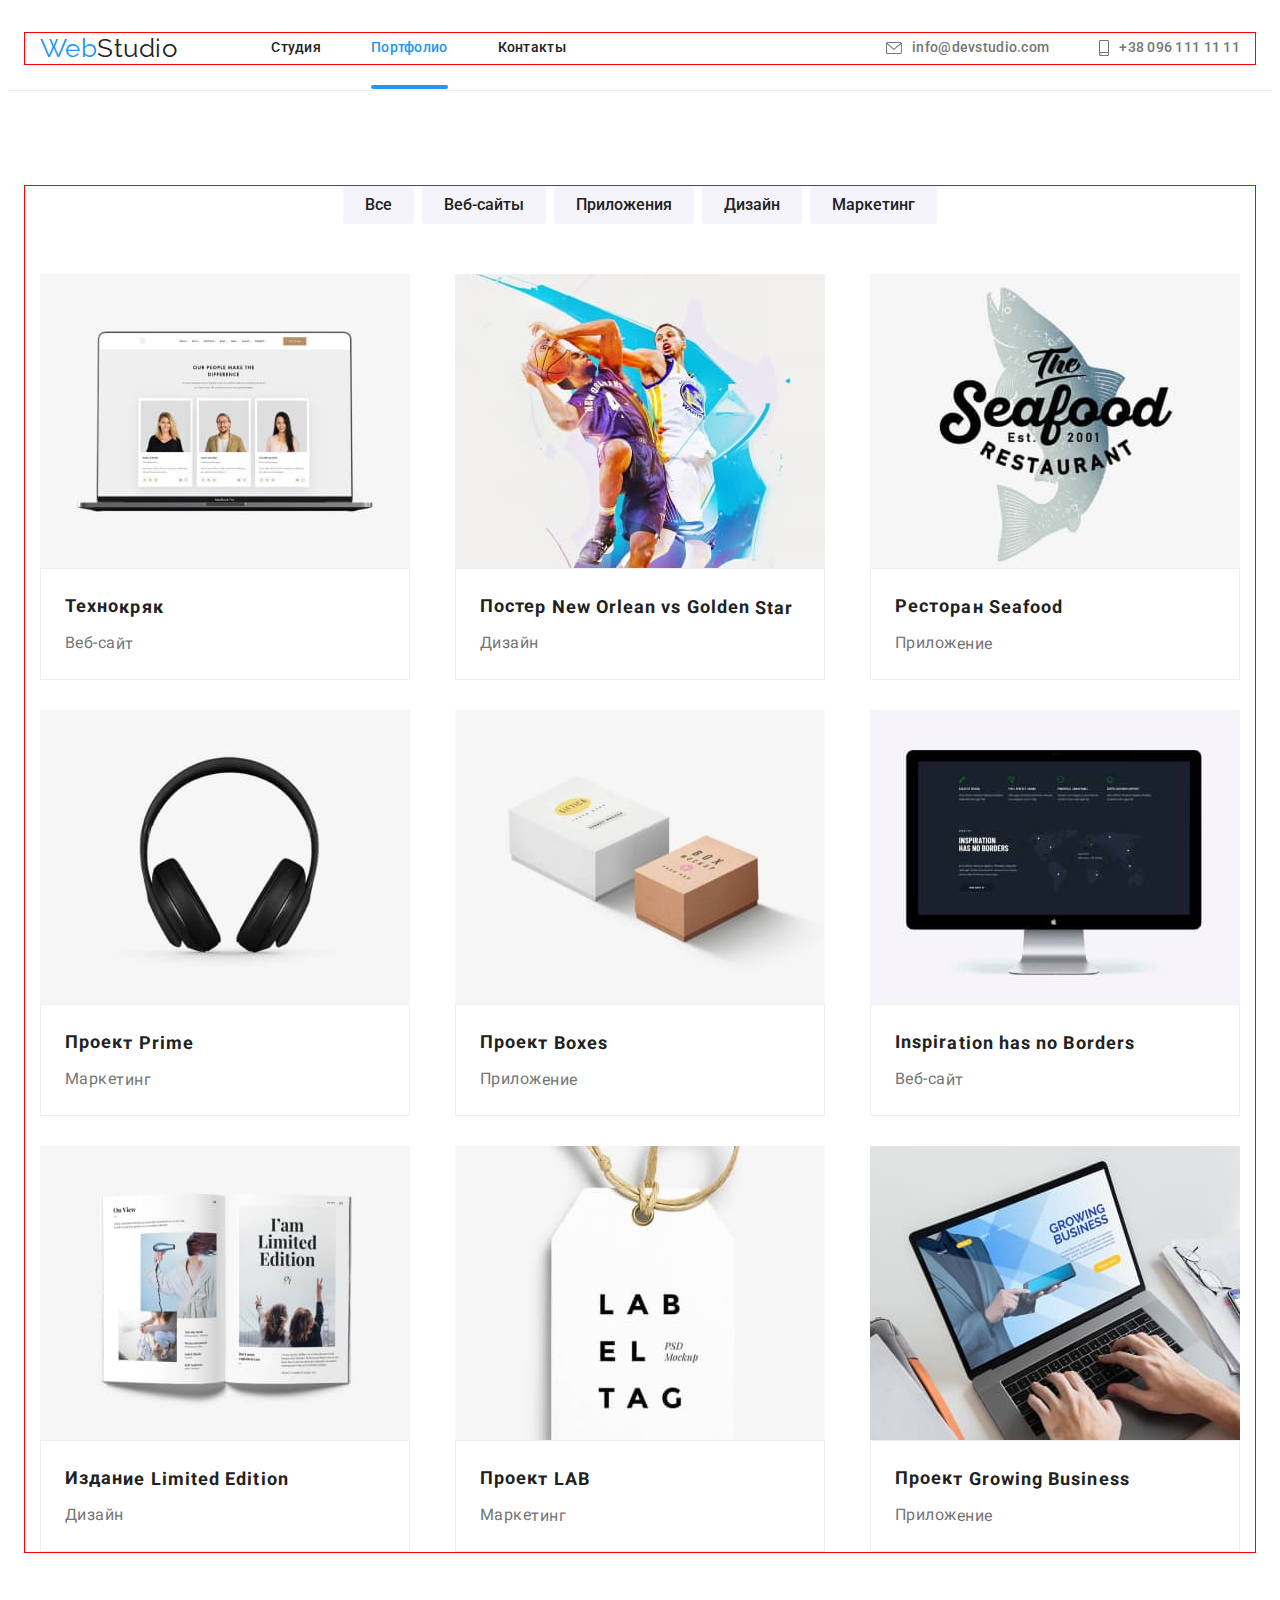
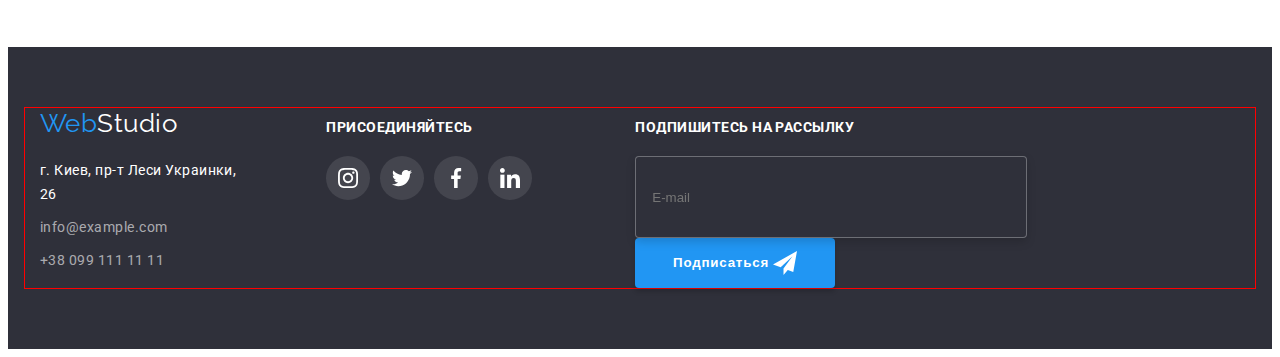
==== portfolio.html @ 9c54eae1 "Выполнено оформление секции Functions для мобильного устройства" ====
<!DOCTYPE html>
<html lang="ru">

<head>
  <meta charset="UTF-8" />
  <meta http-equiv="X-UA-Compatible" content="IE=edge" />
  <meta name="viewport" content="width=device-width, initial-scale=1.0" />
  <title>Портфолио</title>
  <link rel="preconnect" href="https://fonts.gstatic.com" />
  <link href="https://fonts.googleapis.com/css2?family=Raleway:wght@700&family=Roboto:wght@400;500;700;900&display=swap"
    rel="stylesheet" />
    <link rel="stylesheet" href="https://cdnjs.cloudflare.com/ajax/libs/modern-normalize/1.1.0/modern-normalize.min.css" integrity="sha512-wpPYUAdjBVSE4KJnH1VR1HeZfpl1ub8YT/NKx4PuQ5NmX2tKuGu6U/JRp5y+Y8XG2tV+wKQpNHVUX03MfMFn9Q==" crossorigin="anonymous" referrerpolicy="no-referrer" />
  <link rel="stylesheet" href="./css/main.min.css" />
</head>

<body>
  <!-- HEADER -->
  <header class="header">
    <div class="container header-container">
     <nav class="navigation">
      <a class="logo header__logo" href="./index.html"> Web<span class="logo_theme_light">Studio</span></a>
      <ul class="menu list">
        <li class="menu__item">
          <a class="menu__link" href="./index.html">Студия</a>
        </li>
        <li class="menu__item">
          <a class="menu__link menu__link_current" href="./portfolio.html">Портфолио</a>
        </li>
        <li class="menu__item">
          <a class="menu__link" href="">Контакты</a>
        </li>
      </ul>
    </nav>
    <ul class="menu list">
      <li class="menu__item">
        <a class="menu__link menu__link_color" href="mailto:info@devstudio.com">
          <svg class="envelope" width="16" height="12">
          <use href="./images/sprite.svg#envelope"></use></svg>info@devstudio.com</a>
      </li>
      <li class="menu__item">
        <a class="menu__link menu__link_color" href="tel:+380961111111">
          <svg class="smartphone" width="10" height="16">
          <use href="./images/sprite.svg#icon-smartphone"></use></svg>+38 096 111 11 11</a>
      </li>
    </ul>
    </div>
  </header>

  <main>
    <!--PORTFOLIO-->
    <section class="section">
      <div class="container">
      <h2 class="visually-hidden">Портфолио</h2>
      <ul class="filter btn list">
        <li class="filter-list">
          <button class="modal-btn" type="button">Все</button>
        </li>
        <li class="filter-list">
          <button class="modal-btn" type="button">Веб-сайты</button>
        </li>
        <li class="filter-list">
          <button class="modal-btn" type="button">Приложения</button>
        </li>
        <li class="filter-list">
          <button class="modal-btn" type="button">Дизайн</button>
        </li>
        <li class="filter-list">
          <button class="modal-btn" type="button">Маркетинг</button>
        </li>
      </ul>

      <ul class="portfolio list">
        
        <li class="portfolio-item portfolio-link">
          <a href="" class="portfolio-item-link">
            <div class="portfolio-item-wrapper">
              <img src="./images/portfolio/laptop.jpg" alt="макбук" width="370" height="294" />
              <p class="overlay">Технокряк это современная площадка распространения коронавируса. Компании используют эту платформу для цифрового шпионажа и атак на защищённые сервера конкурентов.</p>
            </div>
          
            <div class="portfolio-frame">
             <h3 class="portfolio-name">Технокряк</h3>
             <p class="portfolio-desc">Веб-сайт</p>
            </div>
          </a>
        </li>

        <li class="portfolio-item portfolio-link">
          <a href="" class="portfolio-item-link">
            <div class="portfolio-item-wrapper">
              <img src="./images/portfolio/poster.jpg" alt="Постер" width="370" height="294" />
              <p class="overlay"></p>
            </div>

            <div class="portfolio-frame">
              <h3 class="portfolio-name">Постер<span lang="eu"> New Orlean vs Golden Star</span></h3>
              <p class="portfolio-desc">Дизайн</p>
            </div>
          </a>
        </li>

        <li class="portfolio-item portfolio-link">
          <a href="" class="portfolio-item-link">
            <div class="portfolio-item-wrapper">
              <img src="./images/portfolio/restaurant.jpg" alt="логотип ресторана" width="370" height="294" />
              <p class="overlay"></p>
            </div>

            <div class="portfolio-frame">
              <h3 class="portfolio-name">Ресторан <span lang="eu">Seafood</span></h3>
              <p class="portfolio-desc">Приложение</p>
            </div>
          </a>
        </li>

        <li class="portfolio-item portfolio-link">
          <a href="" class="portfolio-item-link">
            <div class="portfolio-item-wrapper">
              <img src="./images/portfolio/headphones.jpg" alt="наушники" width="370" height="294" />
              <p class="overlay"></p>
            </div>

            <div class="portfolio-frame">
              <h3 class="portfolio-name">Проект<span lang="eu"> Prime</span></h3>
              <p class="portfolio-desc">Маркетинг</p>
            </div>
          </a> 
        </li>

        <li class="portfolio-item portfolio-link">
          <a href="" class="portfolio-item-link">
            <div class="portfolio-item-wrapper">
              <img src="./images/portfolio/boxes.jpg" alt="две коробки" width="370" height="294" />
              <p class="overlay"></p>
            </div>

            <div class="portfolio-frame">
              <h3 class="portfolio-name">Проект<span lang="eu"> Boxes</span></h3>
              <p class="portfolio-desc">Приложение</p>
            </div>
          </a>
        </li>

        <li class="portfolio-item portfolio-link">
          <a href="" class="portfolio-item-link">
            <div class="portfolio-item-wrapper">
              <img src="./images/portfolio/imac.jpg" alt="аймак" width="370" height="294" />
              <p class="overlay"></p>
            </div>

            <div class="portfolio-frame">
              <h3 class="portfolio-name" lang="eu">Inspiration has no Borders</h3>
              <p class="portfolio-desc">Веб-сайт</p>
            </div>
          </a>
        </li>

        <li class="portfolio-item portfolio-link">
          <a href="" class="portfolio-item-link">
            <div class="portfolio-item-wrapper">
              <img src="./images/portfolio/magazine.jpg" alt="журнал" width="370" height="294" />
              <p class="overlay"></p>
            </div>

            <div class="portfolio-frame">
              <h3 class="portfolio-name">Издание<span lang="eu"> Limited Edition</span></h3>
              <p class="portfolio-desc">Дизайн</p>
            </div>
          </a>         
        </li>

        <li class="portfolio-item portfolio-link">
          <a href="" class="portfolio-item-link">
            <div class="portfolio-item-wrapper">
              <img src="./images/portfolio/tag.jpg" alt="бирка" width="370" height="294" />
              <p class="overlay"></p>
            </div>

            <div class="portfolio-frame">
              <h3 class="portfolio-name">Проект<span lang="eu"> LAB</span></h3>
              <p class="portfolio-desc">Маркетинг</p>
            </div>
          </a>         
        </li>

        <li class="portfolio-item portfolio-link">
          <a href="" class="portfolio-item-link">
            <div class="portfolio-item-wrapper">
              <img src="./images/portfolio/typing.jpg" alt="набор текста на макбуке" width="370" height="294" />
              <p class="overlay"></p>
            </div>

            <div class="portfolio-frame">
              <h3 class="portfolio-name">Проект<span lang="eu"> Growing Business</span></h3>
              <p class="portfolio-desc">Приложение</p>
            </div>
          </a>         
        </li>

      </ul>
      </div>
    </section>
  </main>

  <!-- FOOTER -->
  <footer class="footer">
      <div class="container footer-cont">
        <div>
      <a class="logo" href="./index.html"> Web<span class="logo_theme_dark">Studio</span></a>
        <ul class="menu-footer list">
          <li class="menu-footer__item">
            <a
              class="menu-footer__link menu-footer__link_color"
              href="https://goo.gl/maps/1UZFesSTMJwaVFkD8"
              target="_blank"
              rel="noopener noreferrer"
              >г. Киев, пр-т Леси Украинки, 26</a>
          </li>
          <li class="menu-footer__item">
            <a class="menu-footer__link" href="mailto:info@example.com">info@example.com</a>
          </li>
          <li class="menu-footer__item">
            <a class="menu-footer__link" href="tel:+380991111111">+38 099 111 11 11</a>
          </li>
        </ul>
        </div>

        <div class="footer-container">
        <h3 class="footer-join">присоединяйтесь</h3>
        <ul class="social-list list">
            <li class="social-list_footer">
               <a href="" class="social-list__link social-list__link_color">
                  <svg class="social-list_icon social-list_iconcolor">
                    <use href="./images/sprite.svg#icon-instagram"></use>
                  </svg>
                </a>
            </li>
            <li class="social-list_footer">
                <a href="" class="social-list__link social-list__link_color">
                  <svg class="social-list_icon social-list_iconcolor">
                    <use href="./images/sprite.svg#icon-twitter"></use>
                  </svg>
                </a>
            </li>
            <li class="social-list_footer">
                <a href="" class="social-list__link social-list__link_color">
                  <svg class="social-list_icon social-list_iconcolor">
                    <use href="./images/sprite.svg#icon-facebook"></use>
                  </svg>
                </a>
            </li>
            <li class="social-list_footer">
                <a href="" class="social-list__link social-list__link_color">
                  <svg class="social-list_icon social-list_iconcolor">
                    <use href="./images/sprite.svg#icon-linkedin"></use>
                  </svg>
                </a>
            </li>
        </ul>
        </div>

        <div class="footer-sign">
          <h3 class="footer-join">Подпишитесь на рассылку</h3>
            <form class="">
              <label for="">
              <input type="email" class="signup signup-input" placeholder="E-mail" name="user-email" required>
              </label>
              <button type="submit" class="footer-btn">Подписаться
                <svg class="footer-btn_icon">
                  <use href="./images/signup.svg#icon-icon-send"></use>
                </svg>
              </button>
            </form>
        </div> 

      </div>
    </footer>
</body>

</html>
---- css/main.min.css ----
:root{--primary-text-color: #212121;--title-text-color: #757575;--accent-color: #2196f3;--white-color: #ffffff;--main-background: #2f303a;--section-background: #f5f4fa;--footer-logo: rgba(255, 255, 255, 0.6);--transition-timing-function: cubic-bezier(0.4, 0, 0.2, 1)
}body{font-family:'Roboto', sans-serif;background-color:var(--white-color);color:var(--primary-text-color);letter-spacing:0.03em}.list{list-style:none}h1,h2,h3,h4,h5,h6,p{margin-top:0;margin-bottom:0}ul,ol{margin-top:0;margin-bottom:0;padding-left:0}img{display:block}.section{padding-top:60px;padding-bottom:60px}@media screen and (min-width: 768px){.section{padding-top:60px;padding-bottom:60px}}@media screen and (min-width: 1200px){.section{padding-top:94px;padding-bottom:94px}}.social-list,.customers-item{display:flex;justify-content:space-between}.container{padding-left:15px;padding-right:15px;border:1px solid red}@media screen and (min-width: 480px){.container{width:480px;margin:0 auto}}@media screen and (min-width: 768px){.container{width:768px}}@media screen and (min-width: 1200px){.container{width:1200px}}.visually-hidden{position:absolute !important;clip:rect(1px 1px 1px 1px);clip:rect(1px, 1px, 1px, 1px);padding:0 !important;border:0 !important;height:1px !important;width:1px !important;overflow:hidden}.modal-btn{font-family:inherit;font-weight:500;font-size:16px;line-height:1.63;color:var(--primary-text-color);cursor:pointer;padding:6px 22px;border:none;border-radius:4px;background-color:#F5F4FA;transition:background-color 250ms var(--transition-timing-function),color 250ms var(--transition-timing-function),box-shadow 250ms var(--transition-timing-function)}.modal-btn:hover,.modal-btn:focus{color:var(--white-color);background-color:var(--accent-color);box-shadow:0px 3px 1px rgba(0,0,0,0.1),0px 1px 2px rgba(0,0,0,0.08),0px 2px 2px rgba(0,0,0,0.12)}.section-title{font-size:36px;line-height:1.17;text-align:center;margin-bottom:50px}.social-list_icon{width:20px;height:20px}.social-list__link{display:flex;align-items:center;justify-content:center;width:44px;height:44px;border-radius:50%;fill:#AFB1B8;transition:background-color 250ms var(--transition-timing-function),fill 250ms cubic-bezier(0.4, 0, 0.2, 1)}.social-list__link:hover,.social-list__link:focus{fill:#ffffff;background-color:var(--accent-color)}.logo{font-family:'Raleway', sans-serif;font-size:26px;line-height:1.19;color:var(--accent-color);text-decoration:none}.header__logo{margin-right:94px}.logo_theme_light{color:var(--primary-text-color)}.logo_theme_dark{color:var(--white-color)}.footer .logo{margin-right:0px}.subtitle__list{font-size:14px;line-height:1.14;text-transform:uppercase;margin-bottom:10px}.backdrop{position:fixed;top:0;left:0;width:100vw;height:100vh;background:rgba(0,0,0,0.2);opacity:1;visibility:visible;pointer-events:auto;transition:opacity 250ms var(--transition-timing-function),visibility 250ms var(--transition-timing-function)}.is-hidden{opacity:0;visibility:hidden;pointer-events:none}.modal{position:absolute;left:50%;top:50%;width:528px;height:580px;padding:40px;background:var(--white-color);box-shadow:0px 1px 3px rgba(0,0,0,0.12),0px 1px 1px rgba(0,0,0,0.14),0px 2px 1px rgba(0,0,0,0.2);border-radius:4px;transform:translate(-50%, -50%)}.close-btn{position:absolute;top:8px;right:8px;width:30px;height:30px;display:flex;justify-content:center;align-items:center;border-radius:50%;border:1px solid rgba(0,0,0,0.1);background-color:transparent;cursor:pointer;padding:0}[data-modal-close]:hover{fill:var(--accent-color);cursor:pointer}.modal-form{display:flex;flex-direction:column}.modal-form-head{font-size:20px;font-weight:700;text-align:center;letter-spacing:0.03em;margin-bottom:12px}.modal-form-btn{display:block;width:200px;height:50px;margin:0 auto;font-weight:700;line-height:1.87;letter-spacing:0.06em;color:var(--white-color);background-color:var(--accent-color);box-shadow:0px 4px 4px rgba(0,0,0,0.15);border-radius:4px;border:none;padding:10px 55px;cursor:pointer;transition:background-color 250ms var(--transition-timing-function)}.modal-form-btn:focus,.modal-form-btn:hover{background-color:#188CE8}.modal-form-field{font-size:12px;line-height:1.17;letter-spacing:0.01em;color:var(--title-text-color);margin-bottom:10px}.modal-form-input-wrapper{position:relative;display:block;margin-top:4px}.modal-form-input{width:100%;height:40px;border:1px solid rgba(33,33,33,0.2);border-radius:4px;padding-left:42px;transition:border-color 250ms var(--transition-timing-function)}.modal-form-input:focus{outline:none;border-color:var(--accent-color);cursor:pointer}.modal-form-icon{position:absolute;top:50%;left:12px;display:block;width:18px;height:18px;transform:translateY(-50%);transition:fill 250ms var(--transition-timing-function)}.modal-form-input:focus+.modal-form-icon{fill:var(--accent-color)}.modal-form-message{width:100%;height:120px;font-size:14px;line-height:1.14;letter-spacing:0.01em;margin-top:4px;border:1px solid rgba(33,33,33,0.2);border-radius:4px;padding:12px 16px;resize:none}.modal-form-message:focus{outline:none;border-color:var(--accent-color);transition:border-color 250ms var(--transition-timing-function)}.modal-form-message::placeholder{color:rgba(117,117,117,0.5)}.modal-form-checkbox-label{display:flex;align-items:center;justify-content:center;font-size:14px;line-height:1.71;margin-bottom:30px;margin-top:10px;color:var(--title-text-color)}.modal-form-checkbox-label::before{display:block;content:"";height:17px;width:18px;margin-right:9px;border:2px solid var(--primary-text-color);border-radius:2px}.modal-form-checkbox:checked+.modal-form-checkbox-label::before{background-image:url(../images/checkbox.svg);background-size:cover;border:none}.modal-form-label-link{color:var(--accent-color)}.header{padding-top:24px;padding-bottom:25px;border-bottom:1px solid #ececec}.header-container{display:flex;align-items:center;justify-content:space-between}.navigation{display:flex;align-items:center}.menu{display:flex;align-items:center}.menu__item{display:flex;align-items:center}.menu__item:not(:last-child){margin-right:50px}.menu__link{display:flex;position:relative;align-items:center;font-weight:500;font-size:14px;line-height:1.14;letter-spacing:0.02em;color:inherit;text-decoration:none;transition:color 250ms var(--transition-timing-function)}.menu__link.menu__link_color{color:var(--title-text-color)}.menu__link:hover,.menu__link:focus{color:var(--accent-color)}.menu__link_current::after{position:absolute;content:"";width:100%;height:4px;bottom:0;background-color:var(--accent-color);border-radius:2px;transform:translateY(33px)}.menu .menu__link_current{color:var(--accent-color)}.envelope,.smartphone{margin-right:10px;fill:currentColor}.hero{background-position:center;max-width:1600px;background:var(--main-background);background-image:linear-gradient(rgba(47,48,58,0.4), rgba(47,48,58,0.4)),url(../images/hero/bg.jpg);background-size:cover;align-items:center;text-align:center;margin:0 auto;padding-top:200px;padding-bottom:200px}.hero__title{font-weight:900;font-size:44px;line-height:1.36;text-align:center;letter-spacing:0.06em;text-transform:uppercase;color:var(--white-color);margin-bottom:30px}.main-btn{border-radius:4px;padding:10px 32px;font-family:inherit;font-weight:bold;font-size:16px;line-height:1.88;letter-spacing:0.06em;color:var(--white-color);background-color:var(--accent-color);cursor:pointer;display:block;margin:0 auto;margin-left:auto;border:none;box-shadow:0px 4px 4px rgba(0,0,0,0.15)}.section-unic{padding-top:60px}.subtitle__icon{display:flex;align-items:center;justify-content:center;margin-bottom:30px;height:120px;background-color:var(--section-background);border-radius:4px}.subtitle{margin-left:-30px;margin-top:-30px}.subtitle__item{margin-left:30px;margin-top:30px}@media screen and (min-width: 768px){.section-unic{padding-top:60px}.subtitle{display:flex}}@media screen and (min-width: 1200px){.section-unic{padding-top:94px}}.subtitle__text{font-weight:normal;font-size:14px;letter-spacing:0;line-height:1.71;color:var(--title-text-color)}.about-list-wrap{position:relative}.subtitle-list-white{position:absolute;bottom:0;left:0;width:100%;height:70px;margin-bottom:0;text-align:center;padding-top:27px;color:var(--white-color);background:rgba(47,48,58,0.8)}.menu-content{display:flex;flex-wrap:wrap;margin-left:-30px;margin-top:-30px}.about-list{flex-basis:calc((100% - 90px) / 3);margin-left:30px;margin-top:30px}.team__menu{display:flex;flex-wrap:wrap;margin-left:-30px;margin-top:-30px}.team{background-color:var(--section-background)}.team__list{flex-basis:calc((100% - 120px) / 4);margin-left:30px;margin-top:30px;box-shadow:0px 1px 3px rgba(0,0,0,0.12),0px 1px 1px rgba(0,0,0,0.14),0px 2px 1px rgba(0,0,0,0.2);border-radius:0px 0px 4px 4px;background-color:var(--white-color)}.team__item{font-weight:500;font-size:16px;line-height:1.19;text-align:center;margin-bottom:10px}.team__frame{padding-top:30px;padding-bottom:30px;padding-left:32px;padding-right:32px}.team__position{font-size:16px;line-height:1.19;text-align:center;color:var(--title-text-color);margin-bottom:16px}.filter{display:flex;margin-bottom:50px;justify-content:center}.filter-list:not(:last-child){margin-right:8px}.portfolio{display:flex;flex-wrap:wrap;justify-content:space-between;margin-left:-30px;margin-top:-30px}.portfolio-item{position:relative;flex-basis:calc((100% - 270px) / 9);margin-left:30px;margin-top:30px}.portfolio-item:hover,.portfolio-item:focus{box-shadow:0px 1px 1px rgba(0,0,0,0.12),0px 4px 4px rgba(0,0,0,0.06),1px 4px 6px rgba(0,0,0,0.16);cursor:pointer}.portfolio-name{font-size:18px;line-height:2;letter-spacing:0.06em;color:var(--primary-text-color);transform:rotate(0.26deg)}.portfolio-frame{padding:20px 24px;border:1px solid #eeeeee}.portfolio-desc{font-size:16px;line-height:1.88;color:var(--title-text-color);transform:rotate(0.26deg);margin-top:4px}.portfolio-item-link{text-decoration:none}.portfolio-item-wrapper{position:relative;overflow:hidden}.overlay{position:absolute;top:0;left:0;width:100%;height:100%;background-color:rgba(33,150,243,0.9);color:var(--white-color);font-size:18px;line-height:1.56;padding:63px 24px;overflow:auto;transform:translateY(100%);transition:transform 250ms var(--transition-timing-function)}.portfolio-item-link:hover .overlay,.portfolio-item-link:focus .overlay{transform:translateY(0%)}.customers-item{display:flex;flex-wrap:wrap;margin-left:-30px;margin-top:-30px}.customers-list{margin-left:30px;margin-top:30px}.customers-list-link{display:flex;align-items:center;justify-content:center;width:170px;height:92px;padding-top:16px;padding-bottom:16px;padding-left:32px;padding-right:32px;border:1px solid #AFB1B8;border-radius:4px;fill:#AFB1B8;transition:fill 250ms var(--transition-timing-function),border-color 250ms var(--transition-timing-function)}.customers-list-link:hover,.customers-list-link:focus{fill:var(--accent-color);border-color:var(--accent-color)}.customers-list-icon{width:106px;height:60px}.menu-footer__link{font-style:normal;font-size:14px;line-height:1.71;color:var(--footer-logo);text-decoration:none}.menu-footer__link_color{color:var(--white-color)}.menu-footer{margin-top:20px}.menu-footer__item:not(:last-child){margin-bottom:9px}.footer{background-color:var(--main-background);padding-top:60px;padding-bottom:60px}.footer-cont{display:flex;align-items:baseline}.footer-join{font-size:14px;line-height:1.14;text-transform:uppercase;margin-bottom:20px;color:var(--white-color)}.social-list_iconcolor{fill:var(--white-color)}.social-list_footer{margin-right:10px}.social-list__link_color{background-color:rgba(255,255,255,0.1)}.footer-container{margin-left:70px;margin-right:93px}.signup{outline:none;width:358px;height:50px;background-color:var(--main-background);border:1px solid rgba(255,255,255,0.3);filter:drop-shadow(0px 4px 4px rgba(0,0,0,0.15));border-radius:4px;padding:15px 16px;margin-right:10px;vertical-align:middle;color:var(--white-color)}.footer-btn{width:200px;height:50px;padding:10px 28px;background-color:var(--accent-color);box-shadow:0px 4px 4px rgba(0,0,0,0.15);border-radius:4px;border:none;color:var(--white-color);font-weight:bold;letter-spacing:0.06em;cursor:pointer}.footer-btn_icon{width:24px;height:24px;vertical-align:middle}
/*# sourceMappingURL=main.min.css.map */
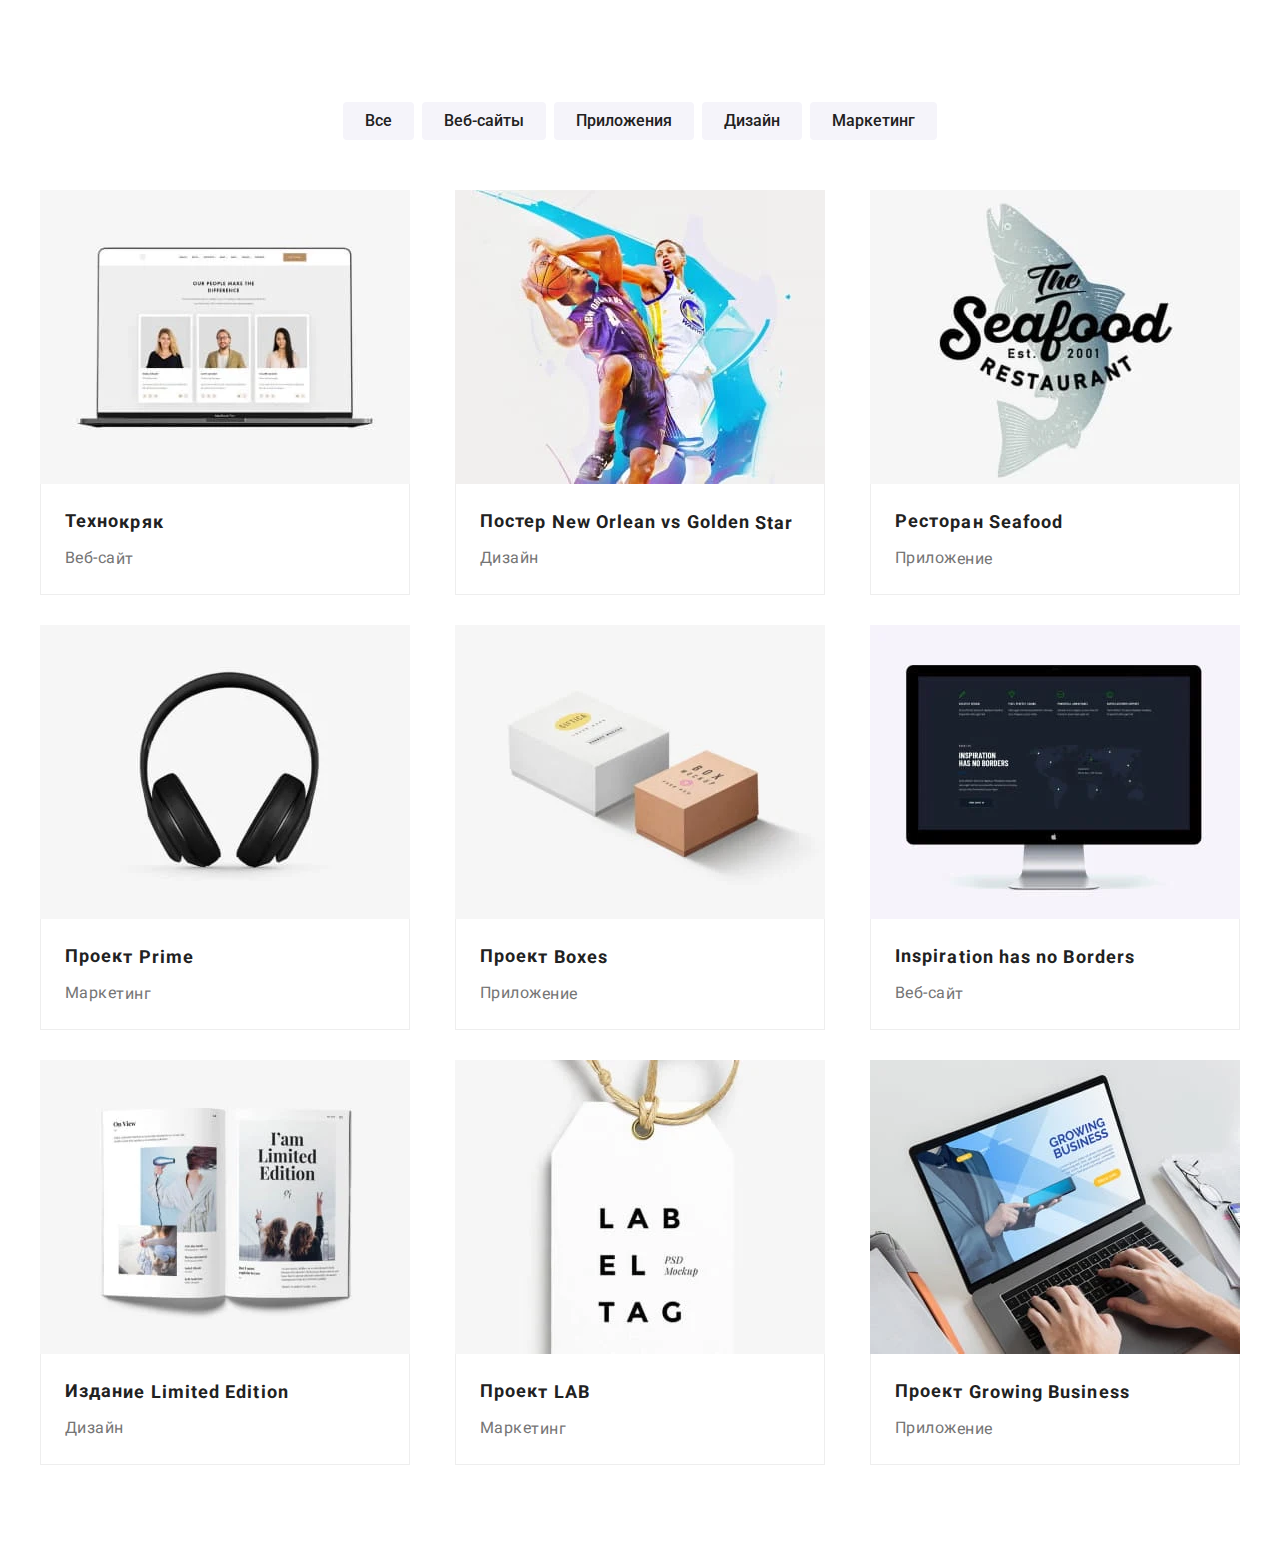
==== commit 723f95a2: "Адаптирует секции hero и portfolio" ====
--- a/portfolio.html
+++ b/portfolio.html
@@ -15,7 +15,7 @@
 
 <body>
   <!-- HEADER -->
-  <header class="header">
+  <!-- <header class="header">
     <div class="container header-container">
      <nav class="navigation">
       <a class="logo header__logo" href="./index.html"> Web<span class="logo_theme_light">Studio</span></a>
@@ -44,7 +44,7 @@
       </li>
     </ul>
     </div>
-  </header>
+  </header> -->
 
   <main>
     <!--PORTFOLIO-->
@@ -74,7 +74,27 @@
         <li class="portfolio-item portfolio-link">
           <a href="" class="portfolio-item-link">
             <div class="portfolio-item-wrapper">
-              <img src="./images/portfolio/laptop.jpg" alt="макбук" width="370" height="294" />
+              <picture>
+                <source media="(min-width: 1200px)" 
+                  srcset="./images/add/desktop/portfolio/img.webp 1x, ./images/add/desktop/portfolio/img@2x.webp 2x" 
+                  type="image/webp">
+              <source media="(min-width: 1200px)" 
+                  srcset="./images/add/desktop/portfolio/img.jpg 1x, ./images/add/desktop/portfolio/img@2x.jpg 2x">
+
+               <source media="(min-width: 768px)" 
+                  srcset="./images/add/tablet/portfolio/img.webp 1x, ./images/add/tablet/portfolio/img@2x.webp 2x" 
+                  type="image/webp">
+              <source media="(min-width: 768px)" 
+                  srcset="./images/add/tablet/portfolio/img.jpg 1x, ./images/add/tablet/portfolio/img@2x.jpg 2x">
+
+              <source media="(min-width: 480px)" 
+                  srcset="./images/add/mobile/portfolio/img.webp 1x, ./images/add/mobile/portfolio/img@2x.webp 2x" 
+                  type="image/webp">
+              <source media="(min-width: 480px)" 
+                  srcset="./images/add/mobile/portfolio/img.jpg 1x, ./images/add/mobile/portfolio/img@2x.jpg 2x">
+                <img src="./images/portfolio/laptop.jpg" alt="макбук" />
+              </picture>
+              
               <p class="overlay">Технокряк это современная площадка распространения коронавируса. Компании используют эту платформу для цифрового шпионажа и атак на защищённые сервера конкурентов.</p>
             </div>
           
@@ -88,7 +108,27 @@
         <li class="portfolio-item portfolio-link">
           <a href="" class="portfolio-item-link">
             <div class="portfolio-item-wrapper">
-              <img src="./images/portfolio/poster.jpg" alt="Постер" width="370" height="294" />
+              <picture>
+                <source media="(min-width: 1200px)" 
+                  srcset="./images/add/desktop/portfolio/img-1.webp 1x, ./images/add/desktop/portfolio/img-1@2x.webp 2x" 
+                  type="image/webp">
+              <source media="(min-width: 1200px)" 
+                  srcset="./images/add/desktop/portfolio/img-1.jpg 1x, ./images/add/desktop/portfolio/img-1@2x.jpg 2x">
+
+               <source media="(min-width: 768px)" 
+                  srcset="./images/add/tablet/portfolio/img-1.webp 1x, ./images/add/tablet/portfolio/img-1@2x.webp 2x" 
+                  type="image/webp">
+              <source media="(min-width: 768px)" 
+                  srcset="./images/add/tablet/portfolio/img-1.jpg 1x, ./images/add/tablet/portfolio/img-1@2x.jpg 2x">
+
+              <source media="(min-width: 480px)" 
+                  srcset="./images/add/mobile/portfolio/img-1.webp 1x, ./images/add/mobile/portfolio/img-1@2x.webp 2x" 
+                  type="image/webp">
+              <source media="(min-width: 480px)" 
+                  srcset="./images/add/mobile/portfolio/img-1.jpg 1x, ./images/add/mobile/portfolio/img-1@2x.jpg 2x">
+                <img src="./images/portfolio/poster.jpg" alt="Постер" />
+              </picture>
+              
               <p class="overlay"></p>
             </div>
 
@@ -102,7 +142,27 @@
         <li class="portfolio-item portfolio-link">
           <a href="" class="portfolio-item-link">
             <div class="portfolio-item-wrapper">
-              <img src="./images/portfolio/restaurant.jpg" alt="логотип ресторана" width="370" height="294" />
+              <picture>
+                <source media="(min-width: 1200px)" 
+                  srcset="./images/add/desktop/portfolio/img-2.webp 1x, ./images/add/desktop/portfolio/img-2@2x.webp 2x" 
+                  type="image/webp">
+              <source media="(min-width: 1200px)" 
+                  srcset="./images/add/desktop/portfolio/img-2.jpg 1x, ./images/add/desktop/portfolio/img-2@2x.jpg 2x">
+
+               <source media="(min-width: 768px)" 
+                  srcset="./images/add/tablet/portfolio/img-2.webp 1x, ./images/add/tablet/portfolio/img-2@2x.webp 2x" 
+                  type="image/webp">
+              <source media="(min-width: 768px)" 
+                  srcset="./images/add/tablet/portfolio/img-2.jpg 1x, ./images/add/tablet/portfolio/img-2@2x.jpg 2x">
+
+              <source media="(min-width: 480px)" 
+                  srcset="./images/add/mobile/portfolio/img-2.webp 1x, ./images/add/mobile/portfolio/img-2@2x.webp 2x" 
+                  type="image/webp">
+              <source media="(min-width: 480px)" 
+                  srcset="./images/add/mobile/portfolio/img-2.jpg 1x, ./images/add/mobile/portfolio/img-2@2x.jpg 2x">
+                <img src="./images/portfolio/restaurant.jpg" alt="логотип ресторана" />
+              </picture>
+              
               <p class="overlay"></p>
             </div>
 
@@ -116,7 +176,27 @@
         <li class="portfolio-item portfolio-link">
           <a href="" class="portfolio-item-link">
             <div class="portfolio-item-wrapper">
-              <img src="./images/portfolio/headphones.jpg" alt="наушники" width="370" height="294" />
+              <picture>
+                <source media="(min-width: 1200px)" 
+                  srcset="./images/add/desktop/portfolio/img-3.webp 1x, ./images/add/desktop/portfolio/img-3@2x.webp 2x" 
+                  type="image/webp">
+              <source media="(min-width: 1200px)" 
+                  srcset="./images/add/desktop/portfolio/img-3.jpg 1x, ./images/add/desktop/portfolio/img-3@2x.jpg 2x">
+
+               <source media="(min-width: 768px)" 
+                  srcset="./images/add/tablet/portfolio/img-3.webp 1x, ./images/add/tablet/portfolio/img-3@2x.webp 2x" 
+                  type="image/webp">
+              <source media="(min-width: 768px)" 
+                  srcset="./images/add/tablet/portfolio/img-3.jpg 1x, ./images/add/tablet/portfolio/img-3@2x.jpg 2x">
+
+              <source media="(min-width: 480px)" 
+                  srcset="./images/add/mobile/portfolio/img-3.webp 1x, ./images/add/mobile/portfolio/img-3@2x.webp 2x" 
+                  type="image/webp">
+              <source media="(min-width: 480px)" 
+                  srcset="./images/add/mobile/portfolio/img-3.jpg 1x, ./images/add/mobile/portfolio/img-3@2x.jpg 2x">
+                <img src="./images/portfolio/headphones.jpg" alt="наушники" />
+                </picture>
+              
               <p class="overlay"></p>
             </div>
 
@@ -130,7 +210,27 @@
         <li class="portfolio-item portfolio-link">
           <a href="" class="portfolio-item-link">
             <div class="portfolio-item-wrapper">
-              <img src="./images/portfolio/boxes.jpg" alt="две коробки" width="370" height="294" />
+              <picture>
+                <source media="(min-width: 1200px)" 
+                  srcset="./images/add/desktop/portfolio/img-4.webp 1x, ./images/add/desktop/portfolio/img-4@2x.webp 2x" 
+                  type="image/webp">
+              <source media="(min-width: 1200px)" 
+                  srcset="./images/add/desktop/portfolio/img-4.jpg 1x, ./images/add/desktop/portfolio/img-4@2x.jpg 2x">
+
+               <source media="(min-width: 768px)" 
+                  srcset="./images/add/tablet/portfolio/img-4.webp 1x, ./images/add/tablet/portfolio/img-4@2x.webp 2x" 
+                  type="image/webp">
+              <source media="(min-width: 768px)" 
+                  srcset="./images/add/tablet/portfolio/img-4.jpg 1x, ./images/add/tablet/portfolio/img-4@2x.jpg 2x">
+
+              <source media="(min-width: 480px)" 
+                  srcset="./images/add/mobile/portfolio/img-4.webp 1x, ./images/add/mobile/portfolio/img-4@2x.webp 2x" 
+                  type="image/webp">
+              <source media="(min-width: 480px)" 
+                  srcset="./images/add/mobile/portfolio/img-4.jpg 1x, ./images/add/mobile/portfolio/img-4@2x.jpg 2x">
+                  <img src="./images/portfolio/boxes.jpg" alt="две коробки" />
+              </picture>
+              
               <p class="overlay"></p>
             </div>
 
@@ -144,7 +244,27 @@
         <li class="portfolio-item portfolio-link">
           <a href="" class="portfolio-item-link">
             <div class="portfolio-item-wrapper">
-              <img src="./images/portfolio/imac.jpg" alt="аймак" width="370" height="294" />
+              <picture>
+                <source media="(min-width: 1200px)" 
+                  srcset="./images/add/desktop/portfolio/img-5.webp 1x, ./images/add/desktop/portfolio/img-5@2x.webp 2x" 
+                  type="image/webp">
+              <source media="(min-width: 1200px)" 
+                  srcset="./images/add/desktop/portfolio/img-5.jpg 1x, ./images/add/desktop/portfolio/img-5@2x.jpg 2x">
+
+               <source media="(min-width: 768px)" 
+                  srcset="./images/add/tablet/portfolio/img-5.webp 1x, ./images/add/tablet/portfolio/img-5@2x.webp 2x" 
+                  type="image/webp">
+              <source media="(min-width: 768px)" 
+                  srcset="./images/add/tablet/portfolio/img-5.jpg 1x, ./images/add/tablet/portfolio/img-5@2x.jpg 2x">
+
+              <source media="(min-width: 480px)" 
+                  srcset="./images/add/mobile/portfolio/img-5.webp 1x, ./images/add/mobile/portfolio/img-5@2x.webp 2x" 
+                  type="image/webp">
+              <source media="(min-width: 480px)" 
+                  srcset="./images/add/mobile/portfolio/img-5.jpg 1x, ./images/add/mobile/portfolio/img-5@2x.jpg 2x">
+                  <img src="./images/portfolio/imac.jpg" alt="аймак" />
+                </picture>
+              
               <p class="overlay"></p>
             </div>
 
@@ -158,7 +278,27 @@
         <li class="portfolio-item portfolio-link">
           <a href="" class="portfolio-item-link">
             <div class="portfolio-item-wrapper">
-              <img src="./images/portfolio/magazine.jpg" alt="журнал" width="370" height="294" />
+              <picture>
+                <source media="(min-width: 1200px)" 
+                  srcset="./images/add/desktop/portfolio/img-6.webp 1x, ./images/add/desktop/portfolio/img-6@2x.webp 2x" 
+                  type="image/webp">
+              <source media="(min-width: 1200px)" 
+                  srcset="./images/add/desktop/portfolio/img-6.jpg 1x, ./images/add/desktop/portfolio/img-6@2x.jpg 2x">
+
+               <source media="(min-width: 768px)" 
+                  srcset="./images/add/tablet/portfolio/img-6.webp 1x, ./images/add/tablet/portfolio/img-6@2x.webp 2x" 
+                  type="image/webp">
+              <source media="(min-width: 768px)" 
+                  srcset="./images/add/tablet/portfolio/img-6.jpg 1x, ./images/add/tablet/portfolio/img-6@2x.jpg 2x">
+
+              <source media="(min-width: 480px)" 
+                  srcset="./images/add/mobile/portfolio/img-6.webp 1x, ./images/add/mobile/portfolio/img-6@2x.webp 2x" 
+                  type="image/webp">
+              <source media="(min-width: 480px)" 
+                  srcset="./images/add/mobile/portfolio/img-6.jpg 1x, ./images/add/mobile/portfolio/img-6@2x.jpg 2x">
+                  <img src="./images/portfolio/magazine.jpg" alt="журнал" />
+                </picture>
+              
               <p class="overlay"></p>
             </div>
 
@@ -172,7 +312,27 @@
         <li class="portfolio-item portfolio-link">
           <a href="" class="portfolio-item-link">
             <div class="portfolio-item-wrapper">
-              <img src="./images/portfolio/tag.jpg" alt="бирка" width="370" height="294" />
+              <picture>
+                <source media="(min-width: 1200px)" 
+                  srcset="./images/add/desktop/portfolio/img-7.webp 1x, ./images/add/desktop/portfolio/img-7@2x.webp 2x" 
+                  type="image/webp">
+              <source media="(min-width: 1200px)" 
+                  srcset="./images/add/desktop/portfolio/img-7.jpg 1x, ./images/add/desktop/portfolio/img-7@2x.jpg 2x">
+
+               <source media="(min-width: 768px)" 
+                  srcset="./images/add/tablet/portfolio/img-7.webp 1x, ./images/add/tablet/portfolio/img-7@2x.webp 2x" 
+                  type="image/webp">
+              <source media="(min-width: 768px)" 
+                  srcset="./images/add/tablet/portfolio/img-7.jpg 1x, ./images/add/tablet/portfolio/img-7@2x.jpg 2x">
+
+              <source media="(min-width: 480px)" 
+                  srcset="./images/add/mobile/portfolio/img-7.webp 1x, ./images/add/mobile/portfolio/img-7@2x.webp 2x" 
+                  type="image/webp">
+              <source media="(min-width: 480px)" 
+                  srcset="./images/add/mobile/portfolio/img-7.jpg 1x, ./images/add/mobile/portfolio/img-7@2x.jpg 2x">
+                  <img src="./images/portfolio/tag.jpg" alt="бирка" />
+              </picture>
+              
               <p class="overlay"></p>
             </div>
 
@@ -186,7 +346,27 @@
         <li class="portfolio-item portfolio-link">
           <a href="" class="portfolio-item-link">
             <div class="portfolio-item-wrapper">
-              <img src="./images/portfolio/typing.jpg" alt="набор текста на макбуке" width="370" height="294" />
+              <picture>
+                <source media="(min-width: 1200px)" 
+                  srcset="./images/add/desktop/portfolio/img-8.webp 1x, ./images/add/desktop/portfolio/img-8@2x.webp 2x" 
+                  type="image/webp">
+              <source media="(min-width: 1200px)" 
+                  srcset="./images/add/desktop/portfolio/img-8.jpg 1x, ./images/add/desktop/portfolio/img-8@2x.jpg 2x">
+
+               <source media="(min-width: 768px)" 
+                  srcset="./images/add/tablet/portfolio/img-8.webp 1x, ./images/add/tablet/portfolio/img-8@2x.webp 2x" 
+                  type="image/webp">
+              <source media="(min-width: 768px)" 
+                  srcset="./images/add/tablet/portfolio/img-8.jpg 1x, ./images/add/tablet/portfolio/img-8@2x.jpg 2x">
+
+              <source media="(min-width: 480px)" 
+                  srcset="./images/add/mobile/portfolio/img-8.webp 1x, ./images/add/mobile/portfolio/img-8@2x.webp 2x" 
+                  type="image/webp">
+              <source media="(min-width: 480px)" 
+                  srcset="./images/add/mobile/portfolio/img-8.jpg 1x, ./images/add/mobile/portfolio/img-8@2x.jpg 2x">
+                  <img src="./images/portfolio/typing.jpg" alt="набор текста на макбуке" />
+              </picture>
+              
               <p class="overlay"></p>
             </div>
 
@@ -203,7 +383,7 @@
   </main>
 
   <!-- FOOTER -->
-  <footer class="footer">
+  <!-- <footer class="footer">
       <div class="container footer-cont">
         <div>
       <a class="logo" href="./index.html"> Web<span class="logo_theme_dark">Studio</span></a>
@@ -223,9 +403,9 @@
             <a class="menu-footer__link" href="tel:+380991111111">+38 099 111 11 11</a>
           </li>
         </ul>
-        </div>
-
-        <div class="footer-container">
+        </div> -->
+
+        <!-- <div class="footer-container">
         <h3 class="footer-join">присоединяйтесь</h3>
         <ul class="social-list list">
             <li class="social-list_footer">
@@ -274,7 +454,7 @@
         </div> 
 
       </div>
-    </footer>
+    </footer> -->
 </body>
 
 </html>--- a/css/main.min.css
+++ b/css/main.min.css
@@ -1,3 +1,3 @@
 :root{--primary-text-color: #212121;--title-text-color: #757575;--accent-color: #2196f3;--white-color: #ffffff;--main-background: #2f303a;--section-background: #f5f4fa;--footer-logo: rgba(255, 255, 255, 0.6);--transition-timing-function: cubic-bezier(0.4, 0, 0.2, 1)
-}body{font-family:'Roboto', sans-serif;background-color:var(--white-color);color:var(--primary-text-color);letter-spacing:0.03em}.list{list-style:none}h1,h2,h3,h4,h5,h6,p{margin-top:0;margin-bottom:0}ul,ol{margin-top:0;margin-bottom:0;padding-left:0}img{display:block}.section{padding-top:60px;padding-bottom:60px}@media screen and (min-width: 768px){.section{padding-top:60px;padding-bottom:60px}}@media screen and (min-width: 1200px){.section{padding-top:94px;padding-bottom:94px}}.social-list,.customers-item{display:flex;justify-content:space-between}.container{padding-left:15px;padding-right:15px;border:1px solid red}@media screen and (min-width: 480px){.container{width:480px;margin:0 auto}}@media screen and (min-width: 768px){.container{width:768px}}@media screen and (min-width: 1200px){.container{width:1200px}}.visually-hidden{position:absolute !important;clip:rect(1px 1px 1px 1px);clip:rect(1px, 1px, 1px, 1px);padding:0 !important;border:0 !important;height:1px !important;width:1px !important;overflow:hidden}.modal-btn{font-family:inherit;font-weight:500;font-size:16px;line-height:1.63;color:var(--primary-text-color);cursor:pointer;padding:6px 22px;border:none;border-radius:4px;background-color:#F5F4FA;transition:background-color 250ms var(--transition-timing-function),color 250ms var(--transition-timing-function),box-shadow 250ms var(--transition-timing-function)}.modal-btn:hover,.modal-btn:focus{color:var(--white-color);background-color:var(--accent-color);box-shadow:0px 3px 1px rgba(0,0,0,0.1),0px 1px 2px rgba(0,0,0,0.08),0px 2px 2px rgba(0,0,0,0.12)}.section-title{font-size:36px;line-height:1.17;text-align:center;margin-bottom:50px}.social-list_icon{width:20px;height:20px}.social-list__link{display:flex;align-items:center;justify-content:center;width:44px;height:44px;border-radius:50%;fill:#AFB1B8;transition:background-color 250ms var(--transition-timing-function),fill 250ms cubic-bezier(0.4, 0, 0.2, 1)}.social-list__link:hover,.social-list__link:focus{fill:#ffffff;background-color:var(--accent-color)}.logo{font-family:'Raleway', sans-serif;font-size:26px;line-height:1.19;color:var(--accent-color);text-decoration:none}.header__logo{margin-right:94px}.logo_theme_light{color:var(--primary-text-color)}.logo_theme_dark{color:var(--white-color)}.footer .logo{margin-right:0px}.subtitle__list{font-size:14px;line-height:1.14;text-transform:uppercase;margin-bottom:10px}.backdrop{position:fixed;top:0;left:0;width:100vw;height:100vh;background:rgba(0,0,0,0.2);opacity:1;visibility:visible;pointer-events:auto;transition:opacity 250ms var(--transition-timing-function),visibility 250ms var(--transition-timing-function)}.is-hidden{opacity:0;visibility:hidden;pointer-events:none}.modal{position:absolute;left:50%;top:50%;width:528px;height:580px;padding:40px;background:var(--white-color);box-shadow:0px 1px 3px rgba(0,0,0,0.12),0px 1px 1px rgba(0,0,0,0.14),0px 2px 1px rgba(0,0,0,0.2);border-radius:4px;transform:translate(-50%, -50%)}.close-btn{position:absolute;top:8px;right:8px;width:30px;height:30px;display:flex;justify-content:center;align-items:center;border-radius:50%;border:1px solid rgba(0,0,0,0.1);background-color:transparent;cursor:pointer;padding:0}[data-modal-close]:hover{fill:var(--accent-color);cursor:pointer}.modal-form{display:flex;flex-direction:column}.modal-form-head{font-size:20px;font-weight:700;text-align:center;letter-spacing:0.03em;margin-bottom:12px}.modal-form-btn{display:block;width:200px;height:50px;margin:0 auto;font-weight:700;line-height:1.87;letter-spacing:0.06em;color:var(--white-color);background-color:var(--accent-color);box-shadow:0px 4px 4px rgba(0,0,0,0.15);border-radius:4px;border:none;padding:10px 55px;cursor:pointer;transition:background-color 250ms var(--transition-timing-function)}.modal-form-btn:focus,.modal-form-btn:hover{background-color:#188CE8}.modal-form-field{font-size:12px;line-height:1.17;letter-spacing:0.01em;color:var(--title-text-color);margin-bottom:10px}.modal-form-input-wrapper{position:relative;display:block;margin-top:4px}.modal-form-input{width:100%;height:40px;border:1px solid rgba(33,33,33,0.2);border-radius:4px;padding-left:42px;transition:border-color 250ms var(--transition-timing-function)}.modal-form-input:focus{outline:none;border-color:var(--accent-color);cursor:pointer}.modal-form-icon{position:absolute;top:50%;left:12px;display:block;width:18px;height:18px;transform:translateY(-50%);transition:fill 250ms var(--transition-timing-function)}.modal-form-input:focus+.modal-form-icon{fill:var(--accent-color)}.modal-form-message{width:100%;height:120px;font-size:14px;line-height:1.14;letter-spacing:0.01em;margin-top:4px;border:1px solid rgba(33,33,33,0.2);border-radius:4px;padding:12px 16px;resize:none}.modal-form-message:focus{outline:none;border-color:var(--accent-color);transition:border-color 250ms var(--transition-timing-function)}.modal-form-message::placeholder{color:rgba(117,117,117,0.5)}.modal-form-checkbox-label{display:flex;align-items:center;justify-content:center;font-size:14px;line-height:1.71;margin-bottom:30px;margin-top:10px;color:var(--title-text-color)}.modal-form-checkbox-label::before{display:block;content:"";height:17px;width:18px;margin-right:9px;border:2px solid var(--primary-text-color);border-radius:2px}.modal-form-checkbox:checked+.modal-form-checkbox-label::before{background-image:url(../images/checkbox.svg);background-size:cover;border:none}.modal-form-label-link{color:var(--accent-color)}.header{padding-top:24px;padding-bottom:25px;border-bottom:1px solid #ececec}.header-container{display:flex;align-items:center;justify-content:space-between}.navigation{display:flex;align-items:center}.menu{display:flex;align-items:center}.menu__item{display:flex;align-items:center}.menu__item:not(:last-child){margin-right:50px}.menu__link{display:flex;position:relative;align-items:center;font-weight:500;font-size:14px;line-height:1.14;letter-spacing:0.02em;color:inherit;text-decoration:none;transition:color 250ms var(--transition-timing-function)}.menu__link.menu__link_color{color:var(--title-text-color)}.menu__link:hover,.menu__link:focus{color:var(--accent-color)}.menu__link_current::after{position:absolute;content:"";width:100%;height:4px;bottom:0;background-color:var(--accent-color);border-radius:2px;transform:translateY(33px)}.menu .menu__link_current{color:var(--accent-color)}.envelope,.smartphone{margin-right:10px;fill:currentColor}.hero{background-position:center;max-width:1600px;background:var(--main-background);background-image:linear-gradient(rgba(47,48,58,0.4), rgba(47,48,58,0.4)),url(../images/hero/bg.jpg);background-size:cover;align-items:center;text-align:center;margin:0 auto;padding-top:200px;padding-bottom:200px}.hero__title{font-weight:900;font-size:44px;line-height:1.36;text-align:center;letter-spacing:0.06em;text-transform:uppercase;color:var(--white-color);margin-bottom:30px}.main-btn{border-radius:4px;padding:10px 32px;font-family:inherit;font-weight:bold;font-size:16px;line-height:1.88;letter-spacing:0.06em;color:var(--white-color);background-color:var(--accent-color);cursor:pointer;display:block;margin:0 auto;margin-left:auto;border:none;box-shadow:0px 4px 4px rgba(0,0,0,0.15)}.section-unic{padding-top:60px}.subtitle__icon{display:flex;align-items:center;justify-content:center;margin-bottom:30px;height:120px;background-color:var(--section-background);border-radius:4px}.subtitle{margin-left:-30px;margin-top:-30px}.subtitle__item{margin-left:30px;margin-top:30px}@media screen and (min-width: 768px){.section-unic{padding-top:60px}.subtitle{display:flex}}@media screen and (min-width: 1200px){.section-unic{padding-top:94px}}.subtitle__text{font-weight:normal;font-size:14px;letter-spacing:0;line-height:1.71;color:var(--title-text-color)}.about-list-wrap{position:relative}.subtitle-list-white{position:absolute;bottom:0;left:0;width:100%;height:70px;margin-bottom:0;text-align:center;padding-top:27px;color:var(--white-color);background:rgba(47,48,58,0.8)}.menu-content{display:flex;flex-wrap:wrap;margin-left:-30px;margin-top:-30px}.about-list{flex-basis:calc((100% - 90px) / 3);margin-left:30px;margin-top:30px}.team__menu{display:flex;flex-wrap:wrap;margin-left:-30px;margin-top:-30px}.team{background-color:var(--section-background)}.team__list{flex-basis:calc((100% - 120px) / 4);margin-left:30px;margin-top:30px;box-shadow:0px 1px 3px rgba(0,0,0,0.12),0px 1px 1px rgba(0,0,0,0.14),0px 2px 1px rgba(0,0,0,0.2);border-radius:0px 0px 4px 4px;background-color:var(--white-color)}.team__item{font-weight:500;font-size:16px;line-height:1.19;text-align:center;margin-bottom:10px}.team__frame{padding-top:30px;padding-bottom:30px;padding-left:32px;padding-right:32px}.team__position{font-size:16px;line-height:1.19;text-align:center;color:var(--title-text-color);margin-bottom:16px}.filter{display:flex;margin-bottom:50px;justify-content:center}.filter-list:not(:last-child){margin-right:8px}.portfolio{display:flex;flex-wrap:wrap;justify-content:space-between;margin-left:-30px;margin-top:-30px}.portfolio-item{position:relative;flex-basis:calc((100% - 270px) / 9);margin-left:30px;margin-top:30px}.portfolio-item:hover,.portfolio-item:focus{box-shadow:0px 1px 1px rgba(0,0,0,0.12),0px 4px 4px rgba(0,0,0,0.06),1px 4px 6px rgba(0,0,0,0.16);cursor:pointer}.portfolio-name{font-size:18px;line-height:2;letter-spacing:0.06em;color:var(--primary-text-color);transform:rotate(0.26deg)}.portfolio-frame{padding:20px 24px;border:1px solid #eeeeee}.portfolio-desc{font-size:16px;line-height:1.88;color:var(--title-text-color);transform:rotate(0.26deg);margin-top:4px}.portfolio-item-link{text-decoration:none}.portfolio-item-wrapper{position:relative;overflow:hidden}.overlay{position:absolute;top:0;left:0;width:100%;height:100%;background-color:rgba(33,150,243,0.9);color:var(--white-color);font-size:18px;line-height:1.56;padding:63px 24px;overflow:auto;transform:translateY(100%);transition:transform 250ms var(--transition-timing-function)}.portfolio-item-link:hover .overlay,.portfolio-item-link:focus .overlay{transform:translateY(0%)}.customers-item{display:flex;flex-wrap:wrap;margin-left:-30px;margin-top:-30px}.customers-list{margin-left:30px;margin-top:30px}.customers-list-link{display:flex;align-items:center;justify-content:center;width:170px;height:92px;padding-top:16px;padding-bottom:16px;padding-left:32px;padding-right:32px;border:1px solid #AFB1B8;border-radius:4px;fill:#AFB1B8;transition:fill 250ms var(--transition-timing-function),border-color 250ms var(--transition-timing-function)}.customers-list-link:hover,.customers-list-link:focus{fill:var(--accent-color);border-color:var(--accent-color)}.customers-list-icon{width:106px;height:60px}.menu-footer__link{font-style:normal;font-size:14px;line-height:1.71;color:var(--footer-logo);text-decoration:none}.menu-footer__link_color{color:var(--white-color)}.menu-footer{margin-top:20px}.menu-footer__item:not(:last-child){margin-bottom:9px}.footer{background-color:var(--main-background);padding-top:60px;padding-bottom:60px}.footer-cont{display:flex;align-items:baseline}.footer-join{font-size:14px;line-height:1.14;text-transform:uppercase;margin-bottom:20px;color:var(--white-color)}.social-list_iconcolor{fill:var(--white-color)}.social-list_footer{margin-right:10px}.social-list__link_color{background-color:rgba(255,255,255,0.1)}.footer-container{margin-left:70px;margin-right:93px}.signup{outline:none;width:358px;height:50px;background-color:var(--main-background);border:1px solid rgba(255,255,255,0.3);filter:drop-shadow(0px 4px 4px rgba(0,0,0,0.15));border-radius:4px;padding:15px 16px;margin-right:10px;vertical-align:middle;color:var(--white-color)}.footer-btn{width:200px;height:50px;padding:10px 28px;background-color:var(--accent-color);box-shadow:0px 4px 4px rgba(0,0,0,0.15);border-radius:4px;border:none;color:var(--white-color);font-weight:bold;letter-spacing:0.06em;cursor:pointer}.footer-btn_icon{width:24px;height:24px;vertical-align:middle}
+}body{font-family:'Roboto', sans-serif;background-color:var(--white-color);color:var(--primary-text-color);letter-spacing:0.03em}.list{list-style:none}h1,h2,h3,h4,h5,h6,p{margin-top:0;margin-bottom:0}ul,ol{margin-top:0;margin-bottom:0;padding-left:0}img{display:block}.section{padding-top:60px;padding-bottom:60px}@media screen and (min-width: 1200px){.section{padding-top:94px;padding-bottom:94px}}.social-list,.customers-item{display:flex;justify-content:space-between}.container{padding-left:15px;padding-right:15px}@media screen and (min-width: 480px){.container{width:480px;margin:0 auto}}@media screen and (min-width: 768px){.container{width:768px}}@media screen and (min-width: 1200px){.container{width:1200px}}.visually-hidden{position:absolute !important;clip:rect(1px 1px 1px 1px);clip:rect(1px, 1px, 1px, 1px);padding:0 !important;border:0 !important;height:1px !important;width:1px !important;overflow:hidden}.modal-btn{font-family:inherit;font-weight:500;font-size:16px;line-height:1.63;color:var(--primary-text-color);cursor:pointer;padding:6px 22px;border:none;border-radius:4px;background-color:#F5F4FA;transition:background-color 250ms var(--transition-timing-function),color 250ms var(--transition-timing-function),box-shadow 250ms var(--transition-timing-function)}.modal-btn:hover,.modal-btn:focus{color:var(--white-color);background-color:var(--accent-color);box-shadow:0px 3px 1px rgba(0,0,0,0.1),0px 1px 2px rgba(0,0,0,0.08),0px 2px 2px rgba(0,0,0,0.12)}.section-title{font-size:28px;line-height:1.18;text-align:center;margin-bottom:30px}@media screen and (min-width: 1200px){.section-title{font-size:36px;line-height:1.17;margin-bottom:50px}}.social-list_icon{width:20px;height:20px}.social-list__link{display:flex;align-items:center;justify-content:center;width:44px;height:44px;border-radius:50%;fill:#AFB1B8;transition:background-color 250ms var(--transition-timing-function),fill 250ms cubic-bezier(0.4, 0, 0.2, 1)}.social-list__link:hover,.social-list__link:focus{fill:#ffffff;background-color:var(--accent-color)}.logo{font-family:'Raleway', sans-serif;font-size:26px;line-height:1.19;color:var(--accent-color);text-decoration:none}.header__logo{margin-right:94px}.logo_theme_light{color:var(--primary-text-color)}.logo_theme_dark{color:var(--white-color)}.footer .logo{margin-right:0px}.subtitle__list{font-size:14px;line-height:1.14;text-transform:uppercase;margin-bottom:10px;text-align:center}@media screen and (min-width: 768px){.subtitle__list{text-align:left}}.backdrop{position:fixed;top:0;left:0;width:100vw;height:100vh;background:rgba(0,0,0,0.2);opacity:1;visibility:visible;pointer-events:auto;transition:opacity 250ms var(--transition-timing-function),visibility 250ms var(--transition-timing-function)}.is-hidden{opacity:0;visibility:hidden;pointer-events:none}.modal{position:absolute;left:50%;top:50%;width:528px;height:580px;padding:40px;background:var(--white-color);box-shadow:0px 1px 3px rgba(0,0,0,0.12),0px 1px 1px rgba(0,0,0,0.14),0px 2px 1px rgba(0,0,0,0.2);border-radius:4px;transform:translate(-50%, -50%)}.close-btn{position:absolute;top:8px;right:8px;width:30px;height:30px;display:flex;justify-content:center;align-items:center;border-radius:50%;border:1px solid rgba(0,0,0,0.1);background-color:transparent;cursor:pointer;padding:0}[data-modal-close]:hover{fill:var(--accent-color);cursor:pointer}.modal-form{display:flex;flex-direction:column}.modal-form-head{font-size:20px;font-weight:700;text-align:center;letter-spacing:0.03em;margin-bottom:12px}.modal-form-btn{display:block;width:200px;height:50px;margin:0 auto;font-weight:700;line-height:1.87;letter-spacing:0.06em;color:var(--white-color);background-color:var(--accent-color);box-shadow:0px 4px 4px rgba(0,0,0,0.15);border-radius:4px;border:none;padding:10px 55px;cursor:pointer;transition:background-color 250ms var(--transition-timing-function)}.modal-form-btn:focus,.modal-form-btn:hover{background-color:#188CE8}.modal-form-field{font-size:12px;line-height:1.17;letter-spacing:0.01em;color:var(--title-text-color);margin-bottom:10px}.modal-form-input-wrapper{position:relative;display:block;margin-top:4px}.modal-form-input{width:100%;height:40px;border:1px solid rgba(33,33,33,0.2);border-radius:4px;padding-left:42px;transition:border-color 250ms var(--transition-timing-function)}.modal-form-input:focus{outline:none;border-color:var(--accent-color);cursor:pointer}.modal-form-icon{position:absolute;top:50%;left:12px;display:block;width:18px;height:18px;transform:translateY(-50%);transition:fill 250ms var(--transition-timing-function)}.modal-form-input:focus+.modal-form-icon{fill:var(--accent-color)}.modal-form-message{width:100%;height:120px;font-size:14px;line-height:1.14;letter-spacing:0.01em;margin-top:4px;border:1px solid rgba(33,33,33,0.2);border-radius:4px;padding:12px 16px;resize:none}.modal-form-message:focus{outline:none;border-color:var(--accent-color);transition:border-color 250ms var(--transition-timing-function)}.modal-form-message::placeholder{color:rgba(117,117,117,0.5)}.modal-form-checkbox-label{display:flex;align-items:center;justify-content:center;font-size:14px;line-height:1.71;margin-bottom:30px;margin-top:10px;color:var(--title-text-color)}.modal-form-checkbox-label::before{display:block;content:"";height:17px;width:18px;margin-right:9px;border:2px solid var(--primary-text-color);border-radius:2px}.modal-form-checkbox:checked+.modal-form-checkbox-label::before{background-image:url(../images/checkbox.svg);background-size:cover;border:none}.modal-form-label-link{color:var(--accent-color)}.header{padding-top:24px;padding-bottom:25px;border-bottom:1px solid #ececec}.header-container{display:flex;align-items:center;justify-content:space-between}.navigation{display:flex;align-items:center}.menu{display:flex;align-items:center}.menu__item{display:flex;align-items:center}.menu__item:not(:last-child){margin-right:50px}.menu__link{display:flex;position:relative;align-items:center;font-weight:500;font-size:14px;line-height:1.14;letter-spacing:0.02em;color:inherit;text-decoration:none;transition:color 250ms var(--transition-timing-function)}.menu__link.menu__link_color{color:var(--title-text-color)}.menu__link:hover,.menu__link:focus{color:var(--accent-color)}.menu__link_current::after{position:absolute;content:"";width:100%;height:4px;bottom:0;background-color:var(--accent-color);border-radius:2px;transform:translateY(33px)}.menu .menu__link_current{color:var(--accent-color)}.envelope,.smartphone{margin-right:10px;fill:currentColor}.hero__title{font-weight:900;font-size:26px;line-height:1.62;text-align:center;letter-spacing:0.06em;text-transform:uppercase;color:var(--white-color);margin-bottom:30px}.hero{background-position:center;max-width:480px;background:var(--main-background);background-image:linear-gradient(rgba(47,48,58,0.4), rgba(47,48,58,0.4)),url(../images/add/mobile/bg-main.jpg);background-size:cover;align-items:center;text-align:center;margin:0 auto;padding-top:118px;padding-bottom:118px}.hero-container{margin-left:auto;margin-right:auto}.main-btn{border-radius:4px;padding:10px 32px;font-family:inherit;font-weight:bold;font-size:16px;line-height:1.88;letter-spacing:0.06em;color:var(--white-color);background-color:var(--accent-color);cursor:pointer;display:block;margin:0 auto;margin-left:auto;border:none;box-shadow:0px 4px 4px rgba(0,0,0,0.15);transition-property:background-color;transition-duration:250ms;transition-timing-function:cubic-bezier(0.4, 0, 0.2, 1)}@media screen and (min-width: 768px){.hero{max-width:768px;background-image:linear-gradient(rgba(47,48,58,0.4), rgba(47,48,58,0.4)),url(../images/add/tablet/bg-main.jpg)}}@media screen and (min-width: 1200px){.hero{max-width:1600px;background-image:linear-gradient(rgba(47,48,58,0.4), rgba(47,48,58,0.4)),url(../images/add/desktop/bg-main.jpg);padding-top:200px;padding-bottom:200px}}@media screen and (min-width: 480px){.hero-container{width:360px}}@media screen and (min-width: 1200px){.hero-container{width:696px}}@media screen and (min-width: 1200px){.hero__title{font-size:44px;line-height:1.36}}.section-unic{padding-top:60px;padding-bottom:60px}.subtitle{margin-left:-30px;margin-top:-30px}.subtitle__item{margin-left:30px;margin-top:30px}.subtitle__icon{display:flex;align-items:center;justify-content:center;margin-bottom:30px;height:120px;background-color:var(--section-background);border-radius:4px}.subtitle__text{font-weight:normal;font-size:14px;line-height:1.71;color:var(--title-text-color)}@media screen and (min-width: 768px){.subtitle{display:flex;flex-wrap:wrap}.subtitle__item{flex-basis:calc((100% - 120px) / 2);margin-left:30px;margin-top:30px}.subtitle__item:not(:last-child){justify-content:space-between}.subtitle__icon{width:354px}}@media screen and (min-width: 1200px){.section-unic{padding-top:94px;padding-bottom:0}.subtitle{flex-wrap:unset}.subtitle__item{flex-basis:calc((100% - 120px) / 4)}.subtitle__icon{width:270px}}.about-hidden{display:none}@media screen and (min-width: 1200px){.about-hidden{display:block}.about-list-wrap{position:relative}.subtitle-list-white{position:absolute;bottom:0;left:0;width:100%;height:70px;margin-bottom:0;text-align:center;padding-top:27px;color:var(--white-color);background:rgba(47,48,58,0.8)}.menu-content{display:flex;flex-wrap:wrap;margin-left:-30px;margin-top:-30px}.about-list{flex-basis:calc((100% - 90px) / 3);margin-left:30px;margin-top:30px}}.team{background-color:var(--section-background)}.team__item{font-weight:500;font-size:16px;line-height:1.19;text-align:center;margin-bottom:10px}.team__position{font-size:16px;line-height:1.19;text-align:center;color:var(--title-text-color);margin-bottom:16px}.team__frame{padding-top:30px;padding-bottom:24px}.team__list{margin-top:30px;box-shadow:0px 1px 3px rgba(0,0,0,0.12),0px 1px 1px rgba(0,0,0,0.14),0px 2px 1px rgba(0,0,0,0.2);border-radius:0px 0px 4px 4px;background-color:var(--white-color)}@media screen and (min-width: 480px){.team__frame{padding-left:122px;padding-right:122px}}@media screen and (min-width: 768px){.team__menu{display:flex;flex-wrap:wrap;margin-left:-30px;margin-top:-30px}.team__list{flex-basis:calc((100% - 60px) / 2);margin-left:30px}.team__frame{padding-left:74px;padding-right:74px}}@media screen and (min-width: 1200px){.team__list{flex-basis:calc((100% - 120px) / 4)}.team__frame{padding-bottom:30px;padding-left:32px;padding-right:32px}}.filter{display:flex;flex-wrap:wrap;margin-bottom:40px}.filter-list:not(:last-child){margin-right:8px}.filter-list:nth-child(-n+3){margin-bottom:15px}.portfolio-item-wrapper{position:relative;overflow:hidden}.portfolio-item{position:relative;margin-top:30px}.portfolio-item:hover,.portfolio-item:focus{box-shadow:0px 1px 1px rgba(0,0,0,0.12),0px 4px 4px rgba(0,0,0,0.06),1px 4px 6px rgba(0,0,0,0.16);cursor:pointer}.portfolio-frame{flex-grow:1;padding:20px 24px;border-bottom:1px solid #eeeeee;border-left:1px solid #eeeeee;border-right:1px solid #eeeeee}.portfolio-name{font-size:18px;line-height:2;letter-spacing:0.06em;color:var(--primary-text-color);transform:rotate(0.26deg)}.portfolio-desc{font-size:16px;line-height:1.88;color:var(--title-text-color);transform:rotate(0.26deg);margin-top:4px}.portfolio-item-link{display:flex;flex-direction:column;width:100%;height:100%;text-decoration:none}@media screen and (min-width: 768px){.filter{margin-bottom:30px;justify-content:center}.filter-list:nth-child(-n+3){margin-bottom:0px}.portfolio{display:flex;flex-wrap:wrap;justify-content:space-between;margin-left:-30px;margin-top:-30px}.portfolio-item{flex-basis:calc((100% - 180px) / 2);margin-left:30px}}.overlay{position:absolute;top:0;left:0;width:100%;height:100%;background-color:rgba(33,150,243,0.9);color:var(--white-color);font-size:18px;line-height:1.56;padding:63px 24px;overflow:auto;transform:translateY(100%);transition:transform 250ms var(--transition-timing-function)}.portfolio-item-link:hover .overlay,.portfolio-item-link:focus .overlay{transform:translateY(0%)}@media screen and (min-width: 1200px){.filter{margin-bottom:50px}.portfolio-item{flex-basis:calc((100% - 270px) / 9)}}.customers-item{display:flex;flex-wrap:wrap;margin-left:-30px;margin-top:-30px}.customers-list{flex-basis:calc((100% - 60px) / 2);margin-left:30px;margin-top:30px}.customers-list-icon{width:106px;height:60px}.customers-list-link{display:flex;align-items:center;justify-content:center;width:210px;height:92px;border:1px solid #AFB1B8;border-radius:4px;fill:#AFB1B8;transition:fill 250ms var(--transition-timing-function),border-color 250ms var(--transition-timing-function)}.customers-list-link:hover,.customers-list-link:focus{fill:var(--accent-color);border-color:var(--accent-color)}@media screen and (min-width: 768px){.customers-list{flex-basis:calc((100% - 90px) / 3)}.customers-list-link{width:226px}}@media screen and (min-width: 1200px){.customers-item{flex-wrap:unset}.customers-list-link{width:170px}}.menu-footer__link{font-style:normal;font-size:14px;line-height:1.71;color:var(--footer-logo);text-decoration:none}.menu-footer__link_color{color:var(--white-color)}.menu-footer{margin-top:20px}.menu-footer__item:not(:last-child){margin-bottom:9px}.footer{background-color:var(--main-background);padding-top:60px;padding-bottom:60px}.footer-cont{display:flex;align-items:baseline}.footer-join{font-size:14px;line-height:1.14;text-transform:uppercase;margin-bottom:20px;color:var(--white-color)}.social-list_iconcolor{fill:var(--white-color)}.social-list_footer{margin-right:10px}.social-list__link_color{background-color:rgba(255,255,255,0.1)}.footer-container{margin-left:70px;margin-right:93px}.signup{outline:none;width:358px;height:50px;background-color:var(--main-background);border:1px solid rgba(255,255,255,0.3);filter:drop-shadow(0px 4px 4px rgba(0,0,0,0.15));border-radius:4px;padding:15px 16px;margin-right:10px;vertical-align:middle;color:var(--white-color)}.footer-btn{width:200px;height:50px;padding:10px 28px;background-color:var(--accent-color);box-shadow:0px 4px 4px rgba(0,0,0,0.15);border-radius:4px;border:none;color:var(--white-color);font-weight:bold;letter-spacing:0.06em;cursor:pointer}.footer-btn_icon{width:24px;height:24px;vertical-align:middle}
 /*# sourceMappingURL=main.min.css.map */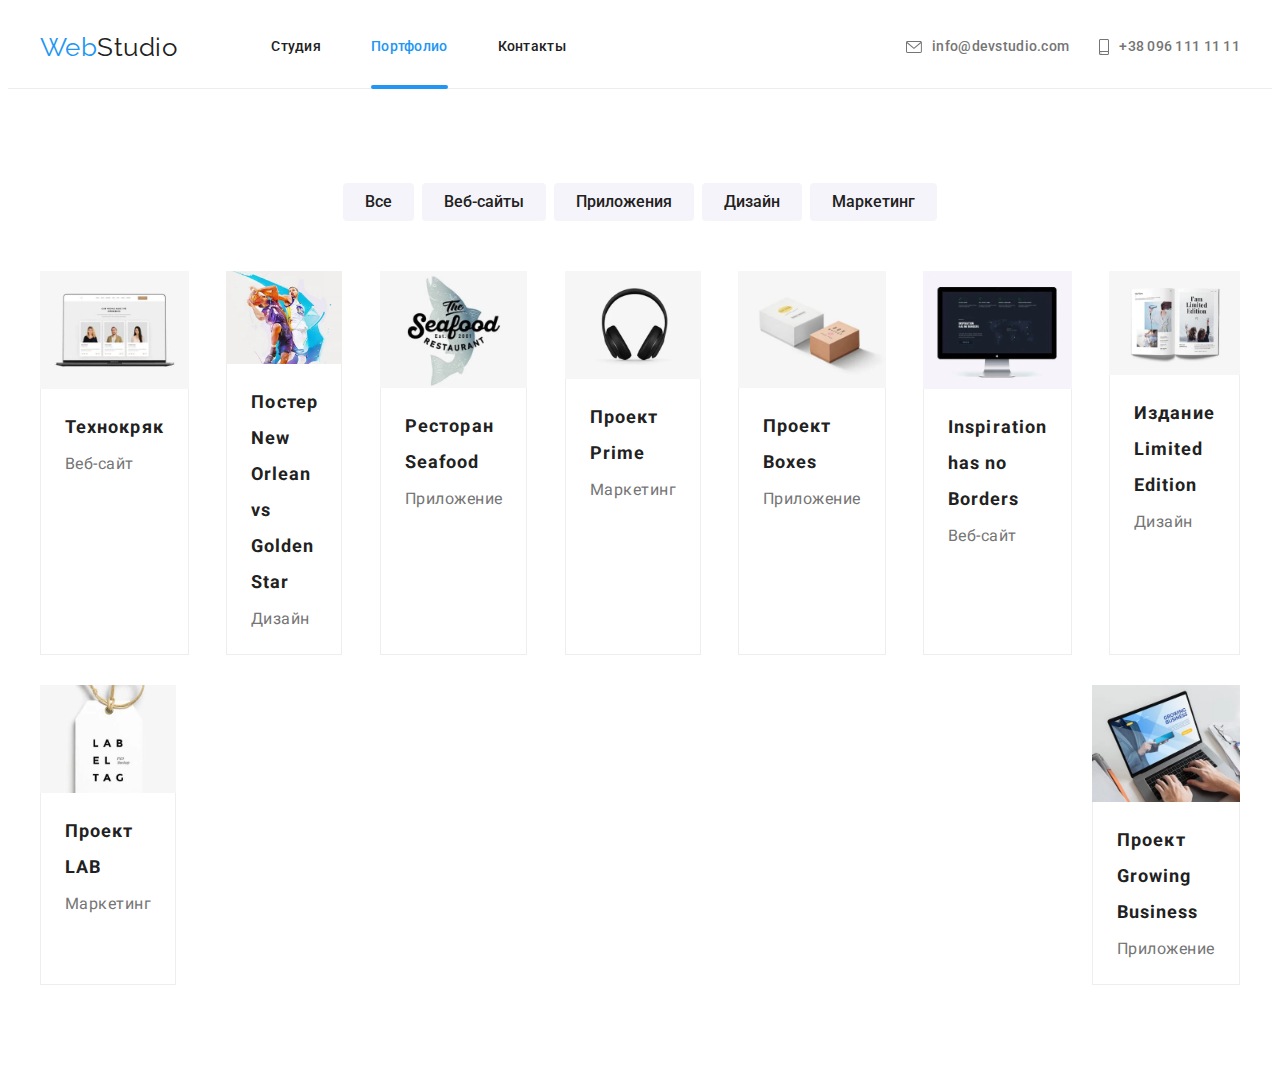
==== commit 38ab5ca9: "Заканчивает адаптацию Header" ====
--- a/portfolio.html
+++ b/portfolio.html
@@ -15,36 +15,92 @@
 
 <body>
   <!-- HEADER -->
-  <!-- <header class="header">
+  <header class="header">
     <div class="container header-container">
      <nav class="navigation">
       <a class="logo header__logo" href="./index.html"> Web<span class="logo_theme_light">Studio</span></a>
       <ul class="menu list">
         <li class="menu__item">
-          <a class="menu__link" href="./index.html">Студия</a>
+          <a class="menu__link link" href="./index.html">Студия</a>
         </li>
         <li class="menu__item">
-          <a class="menu__link menu__link_current" href="./portfolio.html">Портфолио</a>
+          <a class="menu__link menu__link_current link" href="./portfolio.html">Портфолио</a>
         </li>
         <li class="menu__item">
-          <a class="menu__link" href="">Контакты</a>
+          <a class="menu__link link" href="">Контакты</a>
         </li>
       </ul>
     </nav>
-    <ul class="menu list">
-      <li class="menu__item">
-        <a class="menu__link menu__link_color" href="mailto:info@devstudio.com">
+
+      <button class="burger-btn" data-menu-open>
+        <svg class="burger-btn__icon">
+          <use href="./images/sprite.svg#burger-icon"></use>
+        </svg>
+      </button>
+      
+    <ul class="contacts list">
+      <li class="contacts__item">
+        <a class="menu__link menu__link_color link" href="mailto:info@devstudio.com">
           <svg class="envelope" width="16" height="12">
           <use href="./images/sprite.svg#envelope"></use></svg>info@devstudio.com</a>
       </li>
-      <li class="menu__item">
-        <a class="menu__link menu__link_color" href="tel:+380961111111">
+      <li class="contacts__item">
+        <a class="menu__link menu__link_color link" href="tel:+380961111111">
           <svg class="smartphone" width="10" height="16">
           <use href="./images/sprite.svg#icon-smartphone"></use></svg>+38 096 111 11 11</a>
       </li>
     </ul>
     </div>
-  </header> -->
+
+    <div class="mobile-menu" data-menu>
+        <div class="container mobile-menu__container">
+          <button class="close-btn mobile-menu__close-btn" data-menu-close>
+          <svg class="close-btn__icon">
+            <use href="./images/sprite.svg#close-icon"></use>
+          </svg>
+        </button>
+
+        <ul class="nav-list list">
+          <li class="nav-list__item">
+            <a href="./index.html" class="nav-list__link link">Студия</a>
+          </li>
+          <li class="nav-list__item">
+            <a href="./portfolio.html" class="nav-list__link link">Портфолио</a>
+          </li>
+          <li class="nav-list__item">
+            <a href="" class="nav-list__link link">Контакты</a>
+          </li>
+        </ul>
+
+        <div class="mobile-menu__contacts">
+        <ul class="cont-list list">
+          <li class="cont-list__item">
+            <a href="tel:+380961111111" class="cont-list__link link">+38 096 111 11 11</a>
+          </li>
+          <li class="cont-list__item">
+            <a href="mailto:info@devstudio.com" class="cont-list__link link">info@devstudio.com</a>
+          </li>
+        </ul>
+
+        <ul class="social-net list">
+          <li class="social-net__item">
+            <a href="" class="social-net__link link">Instagram</a>
+          </li>
+          <li class="social-net__item">
+            <a href="" class="social-net__link link">Twitter</a>
+          </li>
+          <li class="social-net__item">
+            <a href="" class="social-net__link link">Facebook</a>
+          </li>
+          <li class="social-net__item">
+            <a href="" class="social-net__link link">LinkedIn</a>
+          </li>
+        </ul>
+        </div>      
+        </div>
+      </div>
+
+  </header>
 
   <main>
     <!--PORTFOLIO-->
@@ -455,6 +511,8 @@
 
       </div>
     </footer> -->
+
+     <script src="./js/menu.js"></script>
 </body>
 
 </html>--- a/css/main.min.css
+++ b/css/main.min.css
@@ -1,3 +1,3 @@
 :root{--primary-text-color: #212121;--title-text-color: #757575;--accent-color: #2196f3;--white-color: #ffffff;--main-background: #2f303a;--section-background: #f5f4fa;--footer-logo: rgba(255, 255, 255, 0.6);--transition-timing-function: cubic-bezier(0.4, 0, 0.2, 1)
-}body{font-family:'Roboto', sans-serif;background-color:var(--white-color);color:var(--primary-text-color);letter-spacing:0.03em}.list{list-style:none}h1,h2,h3,h4,h5,h6,p{margin-top:0;margin-bottom:0}ul,ol{margin-top:0;margin-bottom:0;padding-left:0}img{display:block}.section{padding-top:60px;padding-bottom:60px}@media screen and (min-width: 1200px){.section{padding-top:94px;padding-bottom:94px}}.social-list,.customers-item{display:flex;justify-content:space-between}.container{padding-left:15px;padding-right:15px}@media screen and (min-width: 480px){.container{width:480px;margin:0 auto}}@media screen and (min-width: 768px){.container{width:768px}}@media screen and (min-width: 1200px){.container{width:1200px}}.visually-hidden{position:absolute !important;clip:rect(1px 1px 1px 1px);clip:rect(1px, 1px, 1px, 1px);padding:0 !important;border:0 !important;height:1px !important;width:1px !important;overflow:hidden}.modal-btn{font-family:inherit;font-weight:500;font-size:16px;line-height:1.63;color:var(--primary-text-color);cursor:pointer;padding:6px 22px;border:none;border-radius:4px;background-color:#F5F4FA;transition:background-color 250ms var(--transition-timing-function),color 250ms var(--transition-timing-function),box-shadow 250ms var(--transition-timing-function)}.modal-btn:hover,.modal-btn:focus{color:var(--white-color);background-color:var(--accent-color);box-shadow:0px 3px 1px rgba(0,0,0,0.1),0px 1px 2px rgba(0,0,0,0.08),0px 2px 2px rgba(0,0,0,0.12)}.section-title{font-size:28px;line-height:1.18;text-align:center;margin-bottom:30px}@media screen and (min-width: 1200px){.section-title{font-size:36px;line-height:1.17;margin-bottom:50px}}.social-list_icon{width:20px;height:20px}.social-list__link{display:flex;align-items:center;justify-content:center;width:44px;height:44px;border-radius:50%;fill:#AFB1B8;transition:background-color 250ms var(--transition-timing-function),fill 250ms cubic-bezier(0.4, 0, 0.2, 1)}.social-list__link:hover,.social-list__link:focus{fill:#ffffff;background-color:var(--accent-color)}.logo{font-family:'Raleway', sans-serif;font-size:26px;line-height:1.19;color:var(--accent-color);text-decoration:none}.header__logo{margin-right:94px}.logo_theme_light{color:var(--primary-text-color)}.logo_theme_dark{color:var(--white-color)}.footer .logo{margin-right:0px}.subtitle__list{font-size:14px;line-height:1.14;text-transform:uppercase;margin-bottom:10px;text-align:center}@media screen and (min-width: 768px){.subtitle__list{text-align:left}}.backdrop{position:fixed;top:0;left:0;width:100vw;height:100vh;background:rgba(0,0,0,0.2);opacity:1;visibility:visible;pointer-events:auto;transition:opacity 250ms var(--transition-timing-function),visibility 250ms var(--transition-timing-function)}.is-hidden{opacity:0;visibility:hidden;pointer-events:none}.modal{position:absolute;left:50%;top:50%;width:528px;height:580px;padding:40px;background:var(--white-color);box-shadow:0px 1px 3px rgba(0,0,0,0.12),0px 1px 1px rgba(0,0,0,0.14),0px 2px 1px rgba(0,0,0,0.2);border-radius:4px;transform:translate(-50%, -50%)}.close-btn{position:absolute;top:8px;right:8px;width:30px;height:30px;display:flex;justify-content:center;align-items:center;border-radius:50%;border:1px solid rgba(0,0,0,0.1);background-color:transparent;cursor:pointer;padding:0}[data-modal-close]:hover{fill:var(--accent-color);cursor:pointer}.modal-form{display:flex;flex-direction:column}.modal-form-head{font-size:20px;font-weight:700;text-align:center;letter-spacing:0.03em;margin-bottom:12px}.modal-form-btn{display:block;width:200px;height:50px;margin:0 auto;font-weight:700;line-height:1.87;letter-spacing:0.06em;color:var(--white-color);background-color:var(--accent-color);box-shadow:0px 4px 4px rgba(0,0,0,0.15);border-radius:4px;border:none;padding:10px 55px;cursor:pointer;transition:background-color 250ms var(--transition-timing-function)}.modal-form-btn:focus,.modal-form-btn:hover{background-color:#188CE8}.modal-form-field{font-size:12px;line-height:1.17;letter-spacing:0.01em;color:var(--title-text-color);margin-bottom:10px}.modal-form-input-wrapper{position:relative;display:block;margin-top:4px}.modal-form-input{width:100%;height:40px;border:1px solid rgba(33,33,33,0.2);border-radius:4px;padding-left:42px;transition:border-color 250ms var(--transition-timing-function)}.modal-form-input:focus{outline:none;border-color:var(--accent-color);cursor:pointer}.modal-form-icon{position:absolute;top:50%;left:12px;display:block;width:18px;height:18px;transform:translateY(-50%);transition:fill 250ms var(--transition-timing-function)}.modal-form-input:focus+.modal-form-icon{fill:var(--accent-color)}.modal-form-message{width:100%;height:120px;font-size:14px;line-height:1.14;letter-spacing:0.01em;margin-top:4px;border:1px solid rgba(33,33,33,0.2);border-radius:4px;padding:12px 16px;resize:none}.modal-form-message:focus{outline:none;border-color:var(--accent-color);transition:border-color 250ms var(--transition-timing-function)}.modal-form-message::placeholder{color:rgba(117,117,117,0.5)}.modal-form-checkbox-label{display:flex;align-items:center;justify-content:center;font-size:14px;line-height:1.71;margin-bottom:30px;margin-top:10px;color:var(--title-text-color)}.modal-form-checkbox-label::before{display:block;content:"";height:17px;width:18px;margin-right:9px;border:2px solid var(--primary-text-color);border-radius:2px}.modal-form-checkbox:checked+.modal-form-checkbox-label::before{background-image:url(../images/checkbox.svg);background-size:cover;border:none}.modal-form-label-link{color:var(--accent-color)}.header{padding-top:24px;padding-bottom:25px;border-bottom:1px solid #ececec}.header-container{display:flex;align-items:center;justify-content:space-between}.navigation{display:flex;align-items:center}.menu{display:flex;align-items:center}.menu__item{display:flex;align-items:center}.menu__item:not(:last-child){margin-right:50px}.menu__link{display:flex;position:relative;align-items:center;font-weight:500;font-size:14px;line-height:1.14;letter-spacing:0.02em;color:inherit;text-decoration:none;transition:color 250ms var(--transition-timing-function)}.menu__link.menu__link_color{color:var(--title-text-color)}.menu__link:hover,.menu__link:focus{color:var(--accent-color)}.menu__link_current::after{position:absolute;content:"";width:100%;height:4px;bottom:0;background-color:var(--accent-color);border-radius:2px;transform:translateY(33px)}.menu .menu__link_current{color:var(--accent-color)}.envelope,.smartphone{margin-right:10px;fill:currentColor}.hero__title{font-weight:900;font-size:26px;line-height:1.62;text-align:center;letter-spacing:0.06em;text-transform:uppercase;color:var(--white-color);margin-bottom:30px}.hero{background-position:center;max-width:480px;background:var(--main-background);background-image:linear-gradient(rgba(47,48,58,0.4), rgba(47,48,58,0.4)),url(../images/add/mobile/bg-main.jpg);background-size:cover;align-items:center;text-align:center;margin:0 auto;padding-top:118px;padding-bottom:118px}.hero-container{margin-left:auto;margin-right:auto}.main-btn{border-radius:4px;padding:10px 32px;font-family:inherit;font-weight:bold;font-size:16px;line-height:1.88;letter-spacing:0.06em;color:var(--white-color);background-color:var(--accent-color);cursor:pointer;display:block;margin:0 auto;margin-left:auto;border:none;box-shadow:0px 4px 4px rgba(0,0,0,0.15);transition-property:background-color;transition-duration:250ms;transition-timing-function:cubic-bezier(0.4, 0, 0.2, 1)}@media screen and (min-width: 768px){.hero{max-width:768px;background-image:linear-gradient(rgba(47,48,58,0.4), rgba(47,48,58,0.4)),url(../images/add/tablet/bg-main.jpg)}}@media screen and (min-width: 1200px){.hero{max-width:1600px;background-image:linear-gradient(rgba(47,48,58,0.4), rgba(47,48,58,0.4)),url(../images/add/desktop/bg-main.jpg);padding-top:200px;padding-bottom:200px}}@media screen and (min-width: 480px){.hero-container{width:360px}}@media screen and (min-width: 1200px){.hero-container{width:696px}}@media screen and (min-width: 1200px){.hero__title{font-size:44px;line-height:1.36}}.section-unic{padding-top:60px;padding-bottom:60px}.subtitle{margin-left:-30px;margin-top:-30px}.subtitle__item{margin-left:30px;margin-top:30px}.subtitle__icon{display:flex;align-items:center;justify-content:center;margin-bottom:30px;height:120px;background-color:var(--section-background);border-radius:4px}.subtitle__text{font-weight:normal;font-size:14px;line-height:1.71;color:var(--title-text-color)}@media screen and (min-width: 768px){.subtitle{display:flex;flex-wrap:wrap}.subtitle__item{flex-basis:calc((100% - 120px) / 2);margin-left:30px;margin-top:30px}.subtitle__item:not(:last-child){justify-content:space-between}.subtitle__icon{width:354px}}@media screen and (min-width: 1200px){.section-unic{padding-top:94px;padding-bottom:0}.subtitle{flex-wrap:unset}.subtitle__item{flex-basis:calc((100% - 120px) / 4)}.subtitle__icon{width:270px}}.about-hidden{display:none}@media screen and (min-width: 1200px){.about-hidden{display:block}.about-list-wrap{position:relative}.subtitle-list-white{position:absolute;bottom:0;left:0;width:100%;height:70px;margin-bottom:0;text-align:center;padding-top:27px;color:var(--white-color);background:rgba(47,48,58,0.8)}.menu-content{display:flex;flex-wrap:wrap;margin-left:-30px;margin-top:-30px}.about-list{flex-basis:calc((100% - 90px) / 3);margin-left:30px;margin-top:30px}}.team{background-color:var(--section-background)}.team__item{font-weight:500;font-size:16px;line-height:1.19;text-align:center;margin-bottom:10px}.team__position{font-size:16px;line-height:1.19;text-align:center;color:var(--title-text-color);margin-bottom:16px}.team__frame{padding-top:30px;padding-bottom:24px}.team__list{margin-top:30px;box-shadow:0px 1px 3px rgba(0,0,0,0.12),0px 1px 1px rgba(0,0,0,0.14),0px 2px 1px rgba(0,0,0,0.2);border-radius:0px 0px 4px 4px;background-color:var(--white-color)}@media screen and (min-width: 480px){.team__frame{padding-left:122px;padding-right:122px}}@media screen and (min-width: 768px){.team__menu{display:flex;flex-wrap:wrap;margin-left:-30px;margin-top:-30px}.team__list{flex-basis:calc((100% - 60px) / 2);margin-left:30px}.team__frame{padding-left:74px;padding-right:74px}}@media screen and (min-width: 1200px){.team__list{flex-basis:calc((100% - 120px) / 4)}.team__frame{padding-bottom:30px;padding-left:32px;padding-right:32px}}.filter{display:flex;flex-wrap:wrap;margin-bottom:40px}.filter-list:not(:last-child){margin-right:8px}.filter-list:nth-child(-n+3){margin-bottom:15px}.portfolio-item-wrapper{position:relative;overflow:hidden}.portfolio-item{position:relative;margin-top:30px}.portfolio-item:hover,.portfolio-item:focus{box-shadow:0px 1px 1px rgba(0,0,0,0.12),0px 4px 4px rgba(0,0,0,0.06),1px 4px 6px rgba(0,0,0,0.16);cursor:pointer}.portfolio-frame{flex-grow:1;padding:20px 24px;border-bottom:1px solid #eeeeee;border-left:1px solid #eeeeee;border-right:1px solid #eeeeee}.portfolio-name{font-size:18px;line-height:2;letter-spacing:0.06em;color:var(--primary-text-color);transform:rotate(0.26deg)}.portfolio-desc{font-size:16px;line-height:1.88;color:var(--title-text-color);transform:rotate(0.26deg);margin-top:4px}.portfolio-item-link{display:flex;flex-direction:column;width:100%;height:100%;text-decoration:none}@media screen and (min-width: 768px){.filter{margin-bottom:30px;justify-content:center}.filter-list:nth-child(-n+3){margin-bottom:0px}.portfolio{display:flex;flex-wrap:wrap;justify-content:space-between;margin-left:-30px;margin-top:-30px}.portfolio-item{flex-basis:calc((100% - 180px) / 2);margin-left:30px}}.overlay{position:absolute;top:0;left:0;width:100%;height:100%;background-color:rgba(33,150,243,0.9);color:var(--white-color);font-size:18px;line-height:1.56;padding:63px 24px;overflow:auto;transform:translateY(100%);transition:transform 250ms var(--transition-timing-function)}.portfolio-item-link:hover .overlay,.portfolio-item-link:focus .overlay{transform:translateY(0%)}@media screen and (min-width: 1200px){.filter{margin-bottom:50px}.portfolio-item{flex-basis:calc((100% - 270px) / 9)}}.customers-item{display:flex;flex-wrap:wrap;margin-left:-30px;margin-top:-30px}.customers-list{flex-basis:calc((100% - 60px) / 2);margin-left:30px;margin-top:30px}.customers-list-icon{width:106px;height:60px}.customers-list-link{display:flex;align-items:center;justify-content:center;width:210px;height:92px;border:1px solid #AFB1B8;border-radius:4px;fill:#AFB1B8;transition:fill 250ms var(--transition-timing-function),border-color 250ms var(--transition-timing-function)}.customers-list-link:hover,.customers-list-link:focus{fill:var(--accent-color);border-color:var(--accent-color)}@media screen and (min-width: 768px){.customers-list{flex-basis:calc((100% - 90px) / 3)}.customers-list-link{width:226px}}@media screen and (min-width: 1200px){.customers-item{flex-wrap:unset}.customers-list-link{width:170px}}.menu-footer__link{font-style:normal;font-size:14px;line-height:1.71;color:var(--footer-logo);text-decoration:none}.menu-footer__link_color{color:var(--white-color)}.menu-footer{margin-top:20px}.menu-footer__item:not(:last-child){margin-bottom:9px}.footer{background-color:var(--main-background);padding-top:60px;padding-bottom:60px}.footer-cont{display:flex;align-items:baseline}.footer-join{font-size:14px;line-height:1.14;text-transform:uppercase;margin-bottom:20px;color:var(--white-color)}.social-list_iconcolor{fill:var(--white-color)}.social-list_footer{margin-right:10px}.social-list__link_color{background-color:rgba(255,255,255,0.1)}.footer-container{margin-left:70px;margin-right:93px}.signup{outline:none;width:358px;height:50px;background-color:var(--main-background);border:1px solid rgba(255,255,255,0.3);filter:drop-shadow(0px 4px 4px rgba(0,0,0,0.15));border-radius:4px;padding:15px 16px;margin-right:10px;vertical-align:middle;color:var(--white-color)}.footer-btn{width:200px;height:50px;padding:10px 28px;background-color:var(--accent-color);box-shadow:0px 4px 4px rgba(0,0,0,0.15);border-radius:4px;border:none;color:var(--white-color);font-weight:bold;letter-spacing:0.06em;cursor:pointer}.footer-btn_icon{width:24px;height:24px;vertical-align:middle}
+}body{font-family:'Roboto', sans-serif;background-color:var(--white-color);color:var(--primary-text-color);letter-spacing:0.03em}.list{list-style:none}.link{text-decoration:none}h1,h2,h3,h4,h5,h6,p{margin-top:0;margin-bottom:0}ul,ol{margin-top:0;margin-bottom:0;padding-left:0}img{display:block;max-width:100%;height:auto}.section{padding-top:60px;padding-bottom:60px}@media screen and (min-width: 1200px){.section{padding-top:94px;padding-bottom:94px}}.social-list,.customers-item{display:flex;justify-content:space-between}.container{width:100%;padding-left:15px;padding-right:15px}@media screen and (min-width: 480px){.container{width:480px;margin:0 auto}}@media screen and (min-width: 768px){.container{width:768px}}@media screen and (min-width: 1200px){.container{width:1200px}}.visually-hidden{position:absolute !important;clip:rect(1px 1px 1px 1px);clip:rect(1px, 1px, 1px, 1px);padding:0 !important;border:0 !important;height:1px !important;width:1px !important;overflow:hidden}.modal-btn{font-family:inherit;font-weight:500;font-size:16px;line-height:1.63;color:var(--primary-text-color);cursor:pointer;padding:6px 22px;border:none;border-radius:4px;background-color:#F5F4FA;transition:background-color 250ms var(--transition-timing-function),color 250ms var(--transition-timing-function),box-shadow 250ms var(--transition-timing-function)}.modal-btn:hover,.modal-btn:focus{color:var(--white-color);background-color:var(--accent-color);box-shadow:0px 3px 1px rgba(0,0,0,0.1),0px 1px 2px rgba(0,0,0,0.08),0px 2px 2px rgba(0,0,0,0.12)}.section-title{font-size:28px;line-height:1.18;text-align:center;margin-bottom:30px}@media screen and (min-width: 1200px){.section-title{font-size:36px;line-height:1.17;margin-bottom:50px}}.social-list_icon{width:20px;height:20px}.social-list__link{display:flex;align-items:center;justify-content:center;width:44px;height:44px;border-radius:50%;fill:#AFB1B8;transition:background-color 250ms var(--transition-timing-function),fill 250ms cubic-bezier(0.4, 0, 0.2, 1)}.social-list__link:hover,.social-list__link:focus{fill:#ffffff;background-color:var(--accent-color)}.logo{font-family:'Raleway', sans-serif;font-size:24px;line-height:1.17;color:var(--accent-color);text-decoration:none}.logo_theme_light{color:var(--primary-text-color)}.logo_theme_dark{color:var(--white-color)}.footer .logo{margin-right:0px}@media screen and (min-width: 768px){.header__logo{margin-right:88px}}@media screen and (min-width: 1200px){.header__logo{margin-right:94px}.logo{font-size:26px;line-height:1.19}}.subtitle__list{font-size:14px;line-height:1.14;text-transform:uppercase;margin-bottom:10px;text-align:center}@media screen and (min-width: 768px){.subtitle__list{text-align:left}}.backdrop{position:fixed;top:0;left:0;width:100vw;height:100vh;background:rgba(0,0,0,0.2);opacity:1;visibility:visible;pointer-events:auto;transition:opacity 250ms var(--transition-timing-function),visibility 250ms var(--transition-timing-function)}.is-hidden{opacity:0;visibility:hidden;pointer-events:none}.modal{position:absolute;left:50%;top:50%;width:528px;height:580px;padding:40px;background:var(--white-color);box-shadow:0px 1px 3px rgba(0,0,0,0.12),0px 1px 1px rgba(0,0,0,0.14),0px 2px 1px rgba(0,0,0,0.2);border-radius:4px;transform:translate(-50%, -50%)}.close-btn{position:absolute;top:8px;right:8px;width:30px;height:30px;display:flex;justify-content:center;align-items:center;border-radius:50%;border:1px solid rgba(0,0,0,0.1);background-color:transparent;cursor:pointer;padding:0}[data-modal-close]:hover{fill:var(--accent-color);cursor:pointer}.modal-form{display:flex;flex-direction:column}.modal-form-head{font-size:20px;font-weight:700;text-align:center;letter-spacing:0.03em;margin-bottom:12px}.modal-form-btn{display:block;width:200px;height:50px;margin:0 auto;font-weight:700;line-height:1.87;letter-spacing:0.06em;color:var(--white-color);background-color:var(--accent-color);box-shadow:0px 4px 4px rgba(0,0,0,0.15);border-radius:4px;border:none;padding:10px 55px;cursor:pointer;transition:background-color 250ms var(--transition-timing-function)}.modal-form-btn:focus,.modal-form-btn:hover{background-color:#188CE8}.modal-form-field{font-size:12px;line-height:1.17;letter-spacing:0.01em;color:var(--title-text-color);margin-bottom:10px}.modal-form-input-wrapper{position:relative;display:block;margin-top:4px}.modal-form-input{width:100%;height:40px;border:1px solid rgba(33,33,33,0.2);border-radius:4px;padding-left:42px;transition:border-color 250ms var(--transition-timing-function)}.modal-form-input:focus{outline:none;border-color:var(--accent-color);cursor:pointer}.modal-form-icon{position:absolute;top:50%;left:12px;display:block;width:18px;height:18px;transform:translateY(-50%);transition:fill 250ms var(--transition-timing-function)}.modal-form-input:focus+.modal-form-icon{fill:var(--accent-color)}.modal-form-message{width:100%;height:120px;font-size:14px;line-height:1.14;letter-spacing:0.01em;margin-top:4px;border:1px solid rgba(33,33,33,0.2);border-radius:4px;padding:12px 16px;resize:none}.modal-form-message:focus{outline:none;border-color:var(--accent-color);transition:border-color 250ms var(--transition-timing-function)}.modal-form-message::placeholder{color:rgba(117,117,117,0.5)}.modal-form-checkbox-label{display:flex;align-items:center;justify-content:center;font-size:14px;line-height:1.71;margin-bottom:30px;margin-top:10px;color:var(--title-text-color)}.modal-form-checkbox-label::before{display:block;content:"";height:17px;width:18px;margin-right:9px;border:2px solid var(--primary-text-color);border-radius:2px}.modal-form-checkbox:checked+.modal-form-checkbox-label::before{background-image:url(../images/checkbox.svg);background-size:cover;border:none}.modal-form-label-link{color:var(--accent-color)}.menu{display:none}.contacts{display:none}.header{padding-top:10px;padding-bottom:10px;border-bottom:1px solid #ececec}.header-container{display:flex;justify-content:space-between;align-items:center}.burger-btn{background-color:transparent;border:none;padding:0;line-height:0;cursor:pointer}.burger-btn__icon{width:40px;height:40px;transition:fill 250ms var(--transition-timing-function)}.burger-btn:hover .burger-btn__icon,.burger-btn:focus .burger-btn__icon{fill:var(--accent-color)}.mobile-menu{position:fixed;z-index:100;left:0;top:0;width:100vw;height:100vh;background-color:var(--white-color);box-shadow:0px 4px 8px rgba(0,0,0,0.04),0px 2px 4px rgba(0,0,0,0.08),0px 1px 3px rgba(0,0,0,0.16);opacity:0;visibility:hidden;pointer-events:none;transition:opacity 500ms var(--transition-timing-function),visibility 500ms var(--transition-timing-function)}.mobile-menu.is-open{opacity:1;visibility:visible;pointer-events:auto}.mobile-menu__close-btn{position:absolute;top:10px;right:15px;background-color:transparent;border:none;padding:0;line-height:0;cursor:pointer}.mobile-menu__close-btn:hover .close-btn__icon,.mobile-menu__close-btn:focus .close-btn__icon{fill:var(--accent-color)}.mobile-menu__container{position:relative;display:flex;height:100vh;flex-direction:column;justify-content:space-between;min-height:200px;padding-top:48px;padding-left:40px;padding-bottom:48px}.close-btn{width:40px;height:40px;background-color:transparent;border:none;padding:0;line-height:0}.close-btn__icon{width:40px;height:40px}.nav-list__link{font-weight:500;font-size:40px;line-height:1.18;letter-spacing:0.02em;color:var(--primary-text-color);transition:color 250ms var(--transition-timing-function)}.nav-list__link:hover,.nav-list__link:focus{color:var(--accent-color)}.cont-list{margin-bottom:64px}.cont-list__item:not(:last-child){margin-bottom:32px}.cont-list__link{font-weight:500;font-size:24px;line-height:1.16;letter-spacing:0.02em;color:var(--title-text-color);transition:color 250ms cubic-bezier(0.4, 0, 0.2, 1),font-size 250ms cubic-bezier(0.4, 0, 0.2, 1)}.cont-list__link:hover,.cont-list__link:focus{color:var(--accent-color);font-size:34px;line-height:1.18;letter-spacing:0.02em}.social-net{display:flex}.social-net__item:not(:last-child)::after{content:"";width:0;height:22px;border:1px solid rgba(33,33,33,0.2);transform:rotate(90deg);margin-right:10px;margin-left:10px}.social-net__link{font-weight:500;font-size:18px;line-height:22px;letter-spacing:0.02em;color:var(--accent-color);transition:color 250ms var(--transition-timing-function)}.nav-list__item:nth-child(-n+2){margin-bottom:32px}@media screen and (min-width: 768px){.mobile-menu{display:none}.burger-btn{display:none}.header{padding-top:21px;padding-bottom:21px}.navigation{display:flex}.menu{display:flex;align-items:center}.contacts{display:flex;flex-direction:column;margin-left:auto}.contacts__item:not(:last-child){margin-bottom:10px}.menu__item{position:relative}.menu__item:not(:last-child){margin-right:50px}.menu__link{display:flex;align-items:center;font-weight:500;font-size:12px;line-height:1.17;letter-spacing:0.02em;color:inherit;transition:color 250ms var(--transition-timing-function)}.menu__link.menu__link_color{color:var(--title-text-color)}.menu__link:hover,.menu__link:focus{color:var(--accent-color)}.menu__link_current::after{position:absolute;content:"";width:100%;height:4px;bottom:-1px;background-color:var(--accent-color);border-radius:2px;transform:translateY(33px)}.menu .menu__link_current{color:var(--accent-color)}.envelope,.smartphone{margin-right:10px;fill:currentColor}}@media screen and (min-width: 1200px){.header{padding-top:24px;padding-bottom:25px}.menu__link{display:flex;font-size:14px;line-height:1.14}.contacts{flex-direction:row}.contacts__item:not(:last-child){margin-right:30px;margin-bottom:0}}.hero__title{font-weight:900;font-size:26px;line-height:1.62;text-align:center;letter-spacing:0.06em;text-transform:uppercase;color:var(--white-color);margin-bottom:30px}.hero{background-position:center;max-width:480px;background:var(--main-background);background-image:linear-gradient(rgba(47,48,58,0.4), rgba(47,48,58,0.4)),url(../images/add/mobile/bg-main.jpg);background-size:cover;align-items:center;text-align:center;margin:0 auto;padding-top:118px;padding-bottom:118px}.hero-container{margin-left:auto;margin-right:auto}.main-btn{border-radius:4px;padding:10px 32px;font-family:inherit;font-weight:bold;font-size:16px;line-height:1.88;letter-spacing:0.06em;color:var(--white-color);background-color:var(--accent-color);cursor:pointer;display:block;margin:0 auto;margin-left:auto;border:none;box-shadow:0px 4px 4px rgba(0,0,0,0.15);transition-property:background-color;transition-duration:250ms;transition-timing-function:cubic-bezier(0.4, 0, 0.2, 1)}@media screen and (min-width: 768px){.hero{max-width:768px;background-image:linear-gradient(rgba(47,48,58,0.4), rgba(47,48,58,0.4)),url(../images/add/tablet/bg-main.jpg)}}@media screen and (min-width: 1200px){.hero{max-width:1600px;background-image:linear-gradient(rgba(47,48,58,0.4), rgba(47,48,58,0.4)),url(../images/add/desktop/bg-main.jpg);padding-top:200px;padding-bottom:200px}}@media screen and (min-width: 480px){.hero-container{width:360px}}@media screen and (min-width: 1200px){.hero-container{width:696px}}@media screen and (min-width: 1200px){.hero__title{font-size:44px;line-height:1.36}}.section-unic{padding-top:60px;padding-bottom:60px}.subtitle{margin-left:-30px;margin-top:-30px}.subtitle__item{margin-left:30px;margin-top:30px}.subtitle__icon{display:flex;align-items:center;justify-content:center;margin-bottom:30px;height:120px;background-color:var(--section-background);border-radius:4px}.subtitle__text{font-weight:normal;font-size:14px;line-height:1.71;color:var(--title-text-color)}@media screen and (min-width: 768px){.subtitle{display:flex;flex-wrap:wrap}.subtitle__item{flex-basis:calc((100% - 120px) / 2);margin-left:30px;margin-top:30px}.subtitle__item:not(:last-child){justify-content:space-between}.subtitle__icon{width:354px}}@media screen and (min-width: 1200px){.section-unic{padding-top:94px;padding-bottom:0}.subtitle{flex-wrap:unset}.subtitle__item{flex-basis:calc((100% - 120px) / 4)}.subtitle__icon{width:270px}}.about-hidden{display:none}@media screen and (min-width: 1200px){.about-hidden{display:block}.about-list-wrap{position:relative}.subtitle-list-white{position:absolute;bottom:0;left:0;width:100%;height:70px;margin-bottom:0;text-align:center;padding-top:27px;color:var(--white-color);background:rgba(47,48,58,0.8)}.menu-content{display:flex;flex-wrap:wrap;margin-left:-30px;margin-top:-30px}.about-list{flex-basis:calc((100% - 90px) / 3);margin-left:30px;margin-top:30px}}.team{background-color:var(--section-background)}.team__item{font-weight:500;font-size:16px;line-height:1.19;text-align:center;margin-bottom:10px}.team__position{font-size:16px;line-height:1.19;text-align:center;color:var(--title-text-color);margin-bottom:16px}.team__frame{padding-top:30px;padding-bottom:24px}.team__list{margin-top:30px;box-shadow:0px 1px 3px rgba(0,0,0,0.12),0px 1px 1px rgba(0,0,0,0.14),0px 2px 1px rgba(0,0,0,0.2);border-radius:0px 0px 4px 4px;background-color:var(--white-color)}@media screen and (min-width: 480px){.team__frame{padding-left:122px;padding-right:122px}}@media screen and (min-width: 768px){.team__menu{display:flex;flex-wrap:wrap;margin-left:-30px;margin-top:-30px}.team__list{flex-basis:calc((100% - 60px) / 2);margin-left:30px}.team__frame{padding-left:74px;padding-right:74px}}@media screen and (min-width: 1200px){.team__list{flex-basis:calc((100% - 120px) / 4)}.team__frame{padding-bottom:30px;padding-left:32px;padding-right:32px}}.filter{display:flex;flex-wrap:wrap;margin-bottom:40px}.filter-list:not(:last-child){margin-right:8px}.filter-list:nth-child(-n+3){margin-bottom:15px}.portfolio-item-wrapper{position:relative;overflow:hidden}.portfolio-item{position:relative;margin-top:30px}.portfolio-item:hover,.portfolio-item:focus{box-shadow:0px 1px 1px rgba(0,0,0,0.12),0px 4px 4px rgba(0,0,0,0.06),1px 4px 6px rgba(0,0,0,0.16);cursor:pointer}.portfolio-frame{flex-grow:1;padding:20px 24px;border-bottom:1px solid #eeeeee;border-left:1px solid #eeeeee;border-right:1px solid #eeeeee}.portfolio-name{font-size:18px;line-height:2;letter-spacing:0.06em;color:var(--primary-text-color);transform:rotate(0.26deg)}.portfolio-desc{font-size:16px;line-height:1.88;color:var(--title-text-color);transform:rotate(0.26deg);margin-top:4px}.portfolio-item-link{display:flex;flex-direction:column;width:100%;height:100%;text-decoration:none}@media screen and (min-width: 768px){.filter{margin-bottom:30px;justify-content:center}.filter-list:nth-child(-n+3){margin-bottom:0px}.portfolio{display:flex;flex-wrap:wrap;justify-content:space-between;margin-left:-30px;margin-top:-30px}.portfolio-item{flex-basis:calc((100% - 180px) / 2);margin-left:30px}}.overlay{position:absolute;top:0;left:0;width:100%;height:100%;background-color:rgba(33,150,243,0.9);color:var(--white-color);font-size:18px;line-height:1.56;padding:63px 24px;overflow:auto;transform:translateY(100%);transition:transform 250ms var(--transition-timing-function)}.portfolio-item-link:hover .overlay,.portfolio-item-link:focus .overlay{transform:translateY(0%)}@media screen and (min-width: 1200px){.filter{margin-bottom:50px}.portfolio-item{flex-basis:calc((100% - 270px) / 9)}}.customers-item{display:flex;flex-wrap:wrap;margin-left:-30px;margin-top:-30px}.customers-list{flex-basis:calc((100% - 60px) / 2);margin-left:30px;margin-top:30px}.customers-list-icon{width:106px;height:60px}.customers-list-link{display:flex;align-items:center;justify-content:center;width:210px;height:92px;border:1px solid #AFB1B8;border-radius:4px;fill:#AFB1B8;transition:fill 250ms var(--transition-timing-function),border-color 250ms var(--transition-timing-function)}.customers-list-link:hover,.customers-list-link:focus{fill:var(--accent-color);border-color:var(--accent-color)}@media screen and (min-width: 768px){.customers-list{flex-basis:calc((100% - 90px) / 3)}.customers-list-link{width:226px}}@media screen and (min-width: 1200px){.customers-item{flex-wrap:unset}.customers-list-link{width:170px}}.menu-footer__link{font-style:normal;font-size:14px;line-height:1.71;color:var(--footer-logo);text-decoration:none}.menu-footer__link_color{color:var(--white-color)}.menu-footer{margin-top:20px}.menu-footer__item:not(:last-child){margin-bottom:9px}.footer{background-color:var(--main-background);padding-top:60px;padding-bottom:60px}.footer-cont{display:flex;align-items:baseline}.footer-join{font-size:14px;line-height:1.14;text-transform:uppercase;margin-bottom:20px;color:var(--white-color)}.social-list_iconcolor{fill:var(--white-color)}.social-list_footer{margin-right:10px}.social-list__link_color{background-color:rgba(255,255,255,0.1)}.footer-container{margin-left:70px;margin-right:93px}.signup{outline:none;width:358px;height:50px;background-color:var(--main-background);border:1px solid rgba(255,255,255,0.3);filter:drop-shadow(0px 4px 4px rgba(0,0,0,0.15));border-radius:4px;padding:15px 16px;margin-right:10px;vertical-align:middle;color:var(--white-color)}.footer-btn{width:200px;height:50px;padding:10px 28px;background-color:var(--accent-color);box-shadow:0px 4px 4px rgba(0,0,0,0.15);border-radius:4px;border:none;color:var(--white-color);font-weight:bold;letter-spacing:0.06em;cursor:pointer}.footer-btn_icon{width:24px;height:24px;vertical-align:middle}
 /*# sourceMappingURL=main.min.css.map */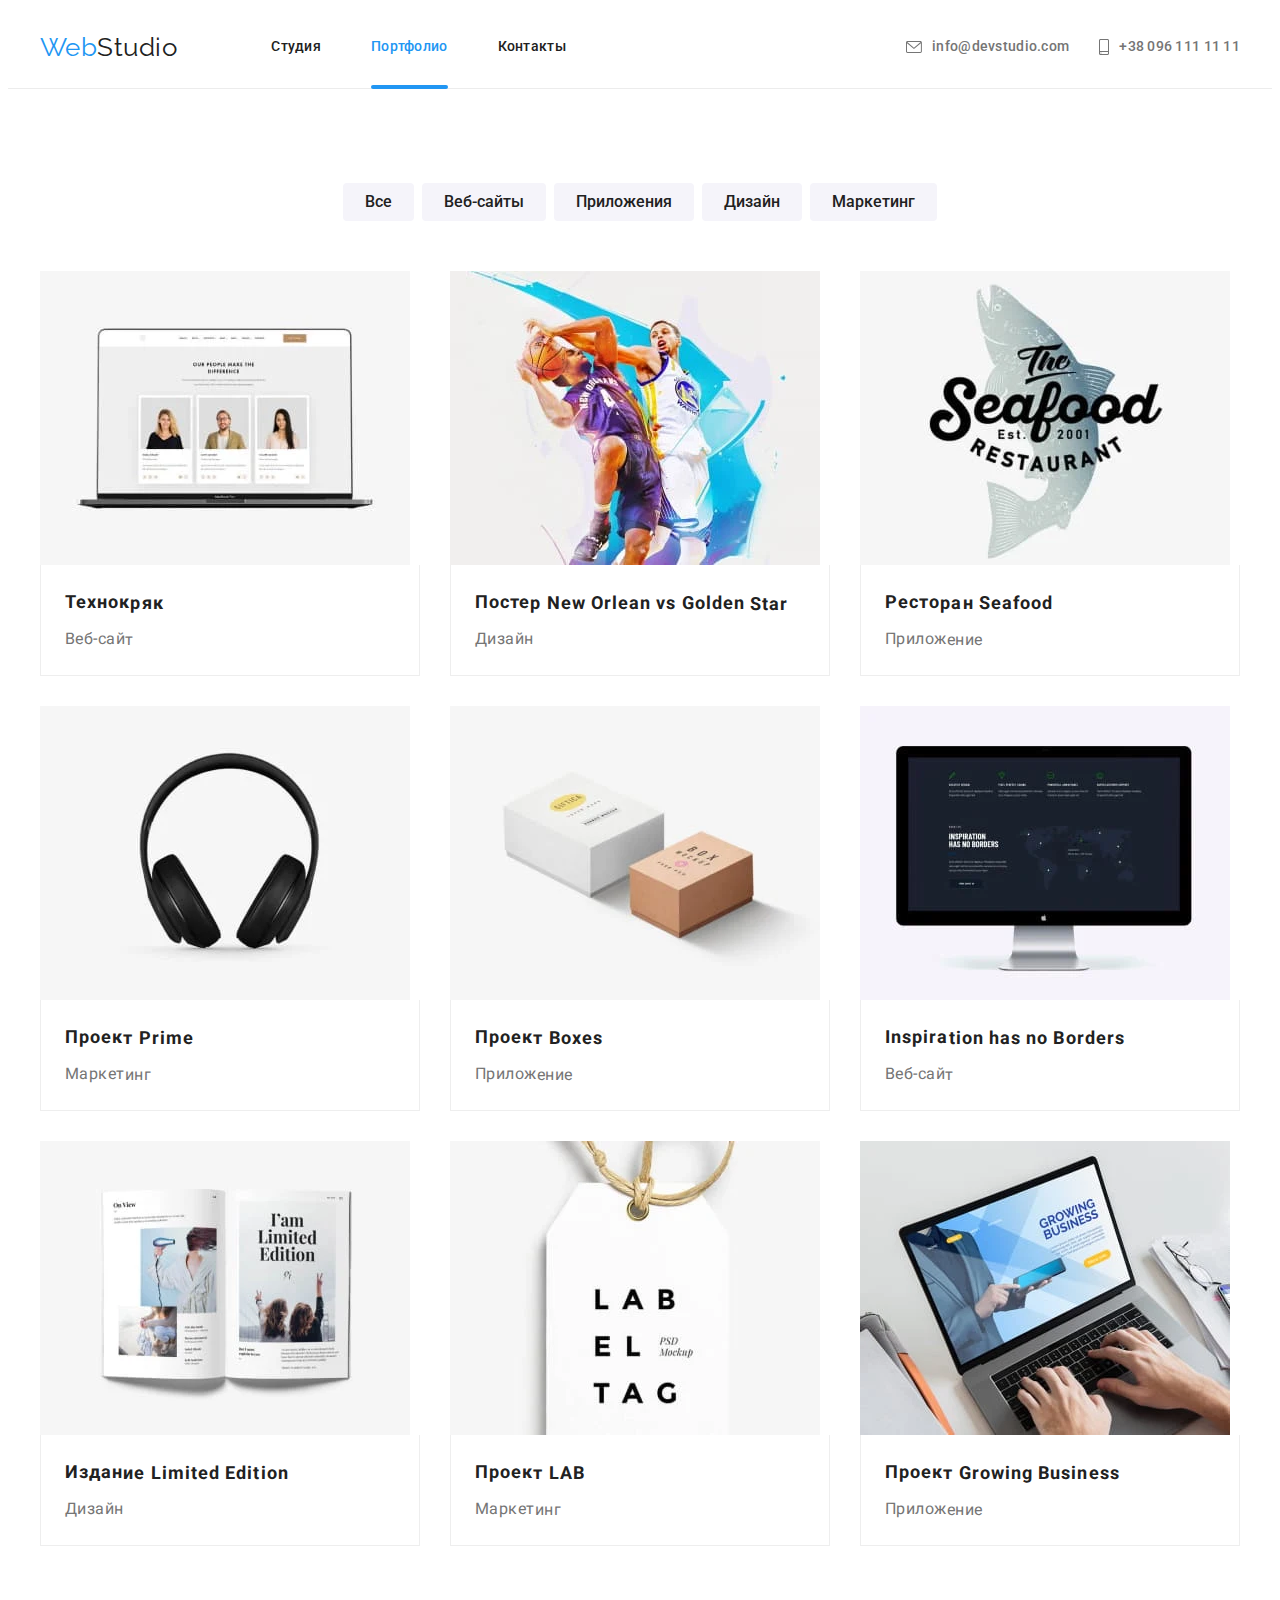
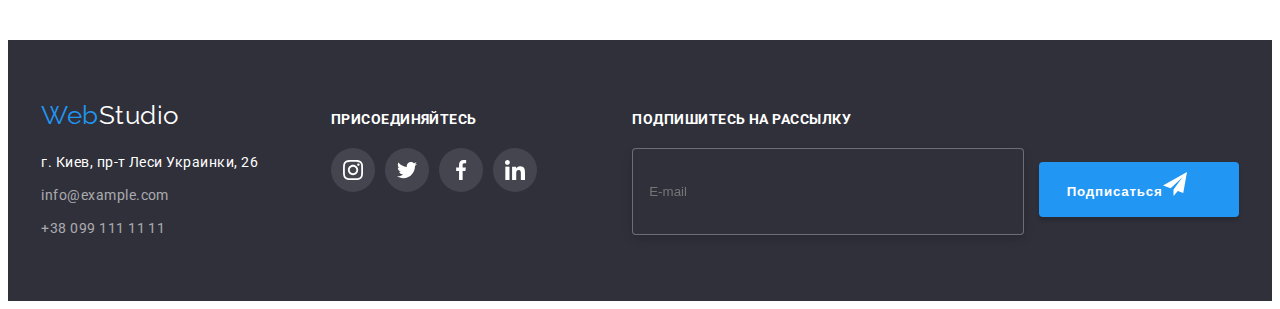
==== commit 6f1c2201: "адаптирует Footer" ====
--- a/portfolio.html
+++ b/portfolio.html
@@ -439,29 +439,29 @@
   </main>
 
   <!-- FOOTER -->
-  <!-- <footer class="footer">
+  <footer class="footer">
       <div class="container footer-cont">
         <div>
       <a class="logo" href="./index.html"> Web<span class="logo_theme_dark">Studio</span></a>
         <ul class="menu-footer list">
           <li class="menu-footer__item">
             <a
-              class="menu-footer__link menu-footer__link_color"
+              class="menu-footer__link menu-footer__link_color link"
               href="https://goo.gl/maps/1UZFesSTMJwaVFkD8"
               target="_blank"
               rel="noopener noreferrer"
               >г. Киев, пр-т Леси Украинки, 26</a>
           </li>
           <li class="menu-footer__item">
-            <a class="menu-footer__link" href="mailto:info@example.com">info@example.com</a>
+            <a class="menu-footer__link link" href="mailto:info@example.com">info@example.com</a>
           </li>
           <li class="menu-footer__item">
-            <a class="menu-footer__link" href="tel:+380991111111">+38 099 111 11 11</a>
+            <a class="menu-footer__link link" href="tel:+380991111111">+38 099 111 11 11</a>
           </li>
         </ul>
-        </div> -->
-
-        <!-- <div class="footer-container">
+        </div>
+
+        <div class="footer-container">
         <h3 class="footer-join">присоединяйтесь</h3>
         <ul class="social-list list">
             <li class="social-list_footer">
@@ -510,7 +510,7 @@
         </div> 
 
       </div>
-    </footer> -->
+    </footer>
 
      <script src="./js/menu.js"></script>
 </body>
--- a/css/main.min.css
+++ b/css/main.min.css
@@ -1,3 +1,3 @@
 :root{--primary-text-color: #212121;--title-text-color: #757575;--accent-color: #2196f3;--white-color: #ffffff;--main-background: #2f303a;--section-background: #f5f4fa;--footer-logo: rgba(255, 255, 255, 0.6);--transition-timing-function: cubic-bezier(0.4, 0, 0.2, 1)
-}body{font-family:'Roboto', sans-serif;background-color:var(--white-color);color:var(--primary-text-color);letter-spacing:0.03em}.list{list-style:none}.link{text-decoration:none}h1,h2,h3,h4,h5,h6,p{margin-top:0;margin-bottom:0}ul,ol{margin-top:0;margin-bottom:0;padding-left:0}img{display:block;max-width:100%;height:auto}.section{padding-top:60px;padding-bottom:60px}@media screen and (min-width: 1200px){.section{padding-top:94px;padding-bottom:94px}}.social-list,.customers-item{display:flex;justify-content:space-between}.container{width:100%;padding-left:15px;padding-right:15px}@media screen and (min-width: 480px){.container{width:480px;margin:0 auto}}@media screen and (min-width: 768px){.container{width:768px}}@media screen and (min-width: 1200px){.container{width:1200px}}.visually-hidden{position:absolute !important;clip:rect(1px 1px 1px 1px);clip:rect(1px, 1px, 1px, 1px);padding:0 !important;border:0 !important;height:1px !important;width:1px !important;overflow:hidden}.modal-btn{font-family:inherit;font-weight:500;font-size:16px;line-height:1.63;color:var(--primary-text-color);cursor:pointer;padding:6px 22px;border:none;border-radius:4px;background-color:#F5F4FA;transition:background-color 250ms var(--transition-timing-function),color 250ms var(--transition-timing-function),box-shadow 250ms var(--transition-timing-function)}.modal-btn:hover,.modal-btn:focus{color:var(--white-color);background-color:var(--accent-color);box-shadow:0px 3px 1px rgba(0,0,0,0.1),0px 1px 2px rgba(0,0,0,0.08),0px 2px 2px rgba(0,0,0,0.12)}.section-title{font-size:28px;line-height:1.18;text-align:center;margin-bottom:30px}@media screen and (min-width: 1200px){.section-title{font-size:36px;line-height:1.17;margin-bottom:50px}}.social-list_icon{width:20px;height:20px}.social-list__link{display:flex;align-items:center;justify-content:center;width:44px;height:44px;border-radius:50%;fill:#AFB1B8;transition:background-color 250ms var(--transition-timing-function),fill 250ms cubic-bezier(0.4, 0, 0.2, 1)}.social-list__link:hover,.social-list__link:focus{fill:#ffffff;background-color:var(--accent-color)}.logo{font-family:'Raleway', sans-serif;font-size:24px;line-height:1.17;color:var(--accent-color);text-decoration:none}.logo_theme_light{color:var(--primary-text-color)}.logo_theme_dark{color:var(--white-color)}.footer .logo{margin-right:0px}@media screen and (min-width: 768px){.header__logo{margin-right:88px}}@media screen and (min-width: 1200px){.header__logo{margin-right:94px}.logo{font-size:26px;line-height:1.19}}.subtitle__list{font-size:14px;line-height:1.14;text-transform:uppercase;margin-bottom:10px;text-align:center}@media screen and (min-width: 768px){.subtitle__list{text-align:left}}.backdrop{position:fixed;top:0;left:0;width:100vw;height:100vh;background:rgba(0,0,0,0.2);opacity:1;visibility:visible;pointer-events:auto;transition:opacity 250ms var(--transition-timing-function),visibility 250ms var(--transition-timing-function)}.is-hidden{opacity:0;visibility:hidden;pointer-events:none}.modal{position:absolute;left:50%;top:50%;width:528px;height:580px;padding:40px;background:var(--white-color);box-shadow:0px 1px 3px rgba(0,0,0,0.12),0px 1px 1px rgba(0,0,0,0.14),0px 2px 1px rgba(0,0,0,0.2);border-radius:4px;transform:translate(-50%, -50%)}.close-btn{position:absolute;top:8px;right:8px;width:30px;height:30px;display:flex;justify-content:center;align-items:center;border-radius:50%;border:1px solid rgba(0,0,0,0.1);background-color:transparent;cursor:pointer;padding:0}[data-modal-close]:hover{fill:var(--accent-color);cursor:pointer}.modal-form{display:flex;flex-direction:column}.modal-form-head{font-size:20px;font-weight:700;text-align:center;letter-spacing:0.03em;margin-bottom:12px}.modal-form-btn{display:block;width:200px;height:50px;margin:0 auto;font-weight:700;line-height:1.87;letter-spacing:0.06em;color:var(--white-color);background-color:var(--accent-color);box-shadow:0px 4px 4px rgba(0,0,0,0.15);border-radius:4px;border:none;padding:10px 55px;cursor:pointer;transition:background-color 250ms var(--transition-timing-function)}.modal-form-btn:focus,.modal-form-btn:hover{background-color:#188CE8}.modal-form-field{font-size:12px;line-height:1.17;letter-spacing:0.01em;color:var(--title-text-color);margin-bottom:10px}.modal-form-input-wrapper{position:relative;display:block;margin-top:4px}.modal-form-input{width:100%;height:40px;border:1px solid rgba(33,33,33,0.2);border-radius:4px;padding-left:42px;transition:border-color 250ms var(--transition-timing-function)}.modal-form-input:focus{outline:none;border-color:var(--accent-color);cursor:pointer}.modal-form-icon{position:absolute;top:50%;left:12px;display:block;width:18px;height:18px;transform:translateY(-50%);transition:fill 250ms var(--transition-timing-function)}.modal-form-input:focus+.modal-form-icon{fill:var(--accent-color)}.modal-form-message{width:100%;height:120px;font-size:14px;line-height:1.14;letter-spacing:0.01em;margin-top:4px;border:1px solid rgba(33,33,33,0.2);border-radius:4px;padding:12px 16px;resize:none}.modal-form-message:focus{outline:none;border-color:var(--accent-color);transition:border-color 250ms var(--transition-timing-function)}.modal-form-message::placeholder{color:rgba(117,117,117,0.5)}.modal-form-checkbox-label{display:flex;align-items:center;justify-content:center;font-size:14px;line-height:1.71;margin-bottom:30px;margin-top:10px;color:var(--title-text-color)}.modal-form-checkbox-label::before{display:block;content:"";height:17px;width:18px;margin-right:9px;border:2px solid var(--primary-text-color);border-radius:2px}.modal-form-checkbox:checked+.modal-form-checkbox-label::before{background-image:url(../images/checkbox.svg);background-size:cover;border:none}.modal-form-label-link{color:var(--accent-color)}.menu{display:none}.contacts{display:none}.header{padding-top:10px;padding-bottom:10px;border-bottom:1px solid #ececec}.header-container{display:flex;justify-content:space-between;align-items:center}.burger-btn{background-color:transparent;border:none;padding:0;line-height:0;cursor:pointer}.burger-btn__icon{width:40px;height:40px;transition:fill 250ms var(--transition-timing-function)}.burger-btn:hover .burger-btn__icon,.burger-btn:focus .burger-btn__icon{fill:var(--accent-color)}.mobile-menu{position:fixed;z-index:100;left:0;top:0;width:100vw;height:100vh;background-color:var(--white-color);box-shadow:0px 4px 8px rgba(0,0,0,0.04),0px 2px 4px rgba(0,0,0,0.08),0px 1px 3px rgba(0,0,0,0.16);opacity:0;visibility:hidden;pointer-events:none;transition:opacity 500ms var(--transition-timing-function),visibility 500ms var(--transition-timing-function)}.mobile-menu.is-open{opacity:1;visibility:visible;pointer-events:auto}.mobile-menu__close-btn{position:absolute;top:10px;right:15px;background-color:transparent;border:none;padding:0;line-height:0;cursor:pointer}.mobile-menu__close-btn:hover .close-btn__icon,.mobile-menu__close-btn:focus .close-btn__icon{fill:var(--accent-color)}.mobile-menu__container{position:relative;display:flex;height:100vh;flex-direction:column;justify-content:space-between;min-height:200px;padding-top:48px;padding-left:40px;padding-bottom:48px}.close-btn{width:40px;height:40px;background-color:transparent;border:none;padding:0;line-height:0}.close-btn__icon{width:40px;height:40px}.nav-list__link{font-weight:500;font-size:40px;line-height:1.18;letter-spacing:0.02em;color:var(--primary-text-color);transition:color 250ms var(--transition-timing-function)}.nav-list__link:hover,.nav-list__link:focus{color:var(--accent-color)}.cont-list{margin-bottom:64px}.cont-list__item:not(:last-child){margin-bottom:32px}.cont-list__link{font-weight:500;font-size:24px;line-height:1.16;letter-spacing:0.02em;color:var(--title-text-color);transition:color 250ms cubic-bezier(0.4, 0, 0.2, 1),font-size 250ms cubic-bezier(0.4, 0, 0.2, 1)}.cont-list__link:hover,.cont-list__link:focus{color:var(--accent-color);font-size:34px;line-height:1.18;letter-spacing:0.02em}.social-net{display:flex}.social-net__item:not(:last-child)::after{content:"";width:0;height:22px;border:1px solid rgba(33,33,33,0.2);transform:rotate(90deg);margin-right:10px;margin-left:10px}.social-net__link{font-weight:500;font-size:18px;line-height:22px;letter-spacing:0.02em;color:var(--accent-color);transition:color 250ms var(--transition-timing-function)}.nav-list__item:nth-child(-n+2){margin-bottom:32px}@media screen and (min-width: 768px){.mobile-menu{display:none}.burger-btn{display:none}.header{padding-top:21px;padding-bottom:21px}.navigation{display:flex}.menu{display:flex;align-items:center}.contacts{display:flex;flex-direction:column;margin-left:auto}.contacts__item:not(:last-child){margin-bottom:10px}.menu__item{position:relative}.menu__item:not(:last-child){margin-right:50px}.menu__link{display:flex;align-items:center;font-weight:500;font-size:12px;line-height:1.17;letter-spacing:0.02em;color:inherit;transition:color 250ms var(--transition-timing-function)}.menu__link.menu__link_color{color:var(--title-text-color)}.menu__link:hover,.menu__link:focus{color:var(--accent-color)}.menu__link_current::after{position:absolute;content:"";width:100%;height:4px;bottom:-1px;background-color:var(--accent-color);border-radius:2px;transform:translateY(33px)}.menu .menu__link_current{color:var(--accent-color)}.envelope,.smartphone{margin-right:10px;fill:currentColor}}@media screen and (min-width: 1200px){.header{padding-top:24px;padding-bottom:25px}.menu__link{display:flex;font-size:14px;line-height:1.14}.contacts{flex-direction:row}.contacts__item:not(:last-child){margin-right:30px;margin-bottom:0}}.hero__title{font-weight:900;font-size:26px;line-height:1.62;text-align:center;letter-spacing:0.06em;text-transform:uppercase;color:var(--white-color);margin-bottom:30px}.hero{background-position:center;max-width:480px;background:var(--main-background);background-image:linear-gradient(rgba(47,48,58,0.4), rgba(47,48,58,0.4)),url(../images/add/mobile/bg-main.jpg);background-size:cover;align-items:center;text-align:center;margin:0 auto;padding-top:118px;padding-bottom:118px}.hero-container{margin-left:auto;margin-right:auto}.main-btn{border-radius:4px;padding:10px 32px;font-family:inherit;font-weight:bold;font-size:16px;line-height:1.88;letter-spacing:0.06em;color:var(--white-color);background-color:var(--accent-color);cursor:pointer;display:block;margin:0 auto;margin-left:auto;border:none;box-shadow:0px 4px 4px rgba(0,0,0,0.15);transition-property:background-color;transition-duration:250ms;transition-timing-function:cubic-bezier(0.4, 0, 0.2, 1)}@media screen and (min-width: 768px){.hero{max-width:768px;background-image:linear-gradient(rgba(47,48,58,0.4), rgba(47,48,58,0.4)),url(../images/add/tablet/bg-main.jpg)}}@media screen and (min-width: 1200px){.hero{max-width:1600px;background-image:linear-gradient(rgba(47,48,58,0.4), rgba(47,48,58,0.4)),url(../images/add/desktop/bg-main.jpg);padding-top:200px;padding-bottom:200px}}@media screen and (min-width: 480px){.hero-container{width:360px}}@media screen and (min-width: 1200px){.hero-container{width:696px}}@media screen and (min-width: 1200px){.hero__title{font-size:44px;line-height:1.36}}.section-unic{padding-top:60px;padding-bottom:60px}.subtitle{margin-left:-30px;margin-top:-30px}.subtitle__item{margin-left:30px;margin-top:30px}.subtitle__icon{display:flex;align-items:center;justify-content:center;margin-bottom:30px;height:120px;background-color:var(--section-background);border-radius:4px}.subtitle__text{font-weight:normal;font-size:14px;line-height:1.71;color:var(--title-text-color)}@media screen and (min-width: 768px){.subtitle{display:flex;flex-wrap:wrap}.subtitle__item{flex-basis:calc((100% - 120px) / 2);margin-left:30px;margin-top:30px}.subtitle__item:not(:last-child){justify-content:space-between}.subtitle__icon{width:354px}}@media screen and (min-width: 1200px){.section-unic{padding-top:94px;padding-bottom:0}.subtitle{flex-wrap:unset}.subtitle__item{flex-basis:calc((100% - 120px) / 4)}.subtitle__icon{width:270px}}.about-hidden{display:none}@media screen and (min-width: 1200px){.about-hidden{display:block}.about-list-wrap{position:relative}.subtitle-list-white{position:absolute;bottom:0;left:0;width:100%;height:70px;margin-bottom:0;text-align:center;padding-top:27px;color:var(--white-color);background:rgba(47,48,58,0.8)}.menu-content{display:flex;flex-wrap:wrap;margin-left:-30px;margin-top:-30px}.about-list{flex-basis:calc((100% - 90px) / 3);margin-left:30px;margin-top:30px}}.team{background-color:var(--section-background)}.team__item{font-weight:500;font-size:16px;line-height:1.19;text-align:center;margin-bottom:10px}.team__position{font-size:16px;line-height:1.19;text-align:center;color:var(--title-text-color);margin-bottom:16px}.team__frame{padding-top:30px;padding-bottom:24px}.team__list{margin-top:30px;box-shadow:0px 1px 3px rgba(0,0,0,0.12),0px 1px 1px rgba(0,0,0,0.14),0px 2px 1px rgba(0,0,0,0.2);border-radius:0px 0px 4px 4px;background-color:var(--white-color)}@media screen and (min-width: 480px){.team__frame{padding-left:122px;padding-right:122px}}@media screen and (min-width: 768px){.team__menu{display:flex;flex-wrap:wrap;margin-left:-30px;margin-top:-30px}.team__list{flex-basis:calc((100% - 60px) / 2);margin-left:30px}.team__frame{padding-left:74px;padding-right:74px}}@media screen and (min-width: 1200px){.team__list{flex-basis:calc((100% - 120px) / 4)}.team__frame{padding-bottom:30px;padding-left:32px;padding-right:32px}}.filter{display:flex;flex-wrap:wrap;margin-bottom:40px}.filter-list:not(:last-child){margin-right:8px}.filter-list:nth-child(-n+3){margin-bottom:15px}.portfolio-item-wrapper{position:relative;overflow:hidden}.portfolio-item{position:relative;margin-top:30px}.portfolio-item:hover,.portfolio-item:focus{box-shadow:0px 1px 1px rgba(0,0,0,0.12),0px 4px 4px rgba(0,0,0,0.06),1px 4px 6px rgba(0,0,0,0.16);cursor:pointer}.portfolio-frame{flex-grow:1;padding:20px 24px;border-bottom:1px solid #eeeeee;border-left:1px solid #eeeeee;border-right:1px solid #eeeeee}.portfolio-name{font-size:18px;line-height:2;letter-spacing:0.06em;color:var(--primary-text-color);transform:rotate(0.26deg)}.portfolio-desc{font-size:16px;line-height:1.88;color:var(--title-text-color);transform:rotate(0.26deg);margin-top:4px}.portfolio-item-link{display:flex;flex-direction:column;width:100%;height:100%;text-decoration:none}@media screen and (min-width: 768px){.filter{margin-bottom:30px;justify-content:center}.filter-list:nth-child(-n+3){margin-bottom:0px}.portfolio{display:flex;flex-wrap:wrap;justify-content:space-between;margin-left:-30px;margin-top:-30px}.portfolio-item{flex-basis:calc((100% - 180px) / 2);margin-left:30px}}.overlay{position:absolute;top:0;left:0;width:100%;height:100%;background-color:rgba(33,150,243,0.9);color:var(--white-color);font-size:18px;line-height:1.56;padding:63px 24px;overflow:auto;transform:translateY(100%);transition:transform 250ms var(--transition-timing-function)}.portfolio-item-link:hover .overlay,.portfolio-item-link:focus .overlay{transform:translateY(0%)}@media screen and (min-width: 1200px){.filter{margin-bottom:50px}.portfolio-item{flex-basis:calc((100% - 270px) / 9)}}.customers-item{display:flex;flex-wrap:wrap;margin-left:-30px;margin-top:-30px}.customers-list{flex-basis:calc((100% - 60px) / 2);margin-left:30px;margin-top:30px}.customers-list-icon{width:106px;height:60px}.customers-list-link{display:flex;align-items:center;justify-content:center;width:210px;height:92px;border:1px solid #AFB1B8;border-radius:4px;fill:#AFB1B8;transition:fill 250ms var(--transition-timing-function),border-color 250ms var(--transition-timing-function)}.customers-list-link:hover,.customers-list-link:focus{fill:var(--accent-color);border-color:var(--accent-color)}@media screen and (min-width: 768px){.customers-list{flex-basis:calc((100% - 90px) / 3)}.customers-list-link{width:226px}}@media screen and (min-width: 1200px){.customers-item{flex-wrap:unset}.customers-list-link{width:170px}}.menu-footer__link{font-style:normal;font-size:14px;line-height:1.71;color:var(--footer-logo);text-decoration:none}.menu-footer__link_color{color:var(--white-color)}.menu-footer{margin-top:20px}.menu-footer__item:not(:last-child){margin-bottom:9px}.footer{background-color:var(--main-background);padding-top:60px;padding-bottom:60px}.footer-cont{display:flex;align-items:baseline}.footer-join{font-size:14px;line-height:1.14;text-transform:uppercase;margin-bottom:20px;color:var(--white-color)}.social-list_iconcolor{fill:var(--white-color)}.social-list_footer{margin-right:10px}.social-list__link_color{background-color:rgba(255,255,255,0.1)}.footer-container{margin-left:70px;margin-right:93px}.signup{outline:none;width:358px;height:50px;background-color:var(--main-background);border:1px solid rgba(255,255,255,0.3);filter:drop-shadow(0px 4px 4px rgba(0,0,0,0.15));border-radius:4px;padding:15px 16px;margin-right:10px;vertical-align:middle;color:var(--white-color)}.footer-btn{width:200px;height:50px;padding:10px 28px;background-color:var(--accent-color);box-shadow:0px 4px 4px rgba(0,0,0,0.15);border-radius:4px;border:none;color:var(--white-color);font-weight:bold;letter-spacing:0.06em;cursor:pointer}.footer-btn_icon{width:24px;height:24px;vertical-align:middle}
+}body{font-family:'Roboto', sans-serif;background-color:var(--white-color);color:var(--primary-text-color);letter-spacing:0.03em}.list{list-style:none}.link{text-decoration:none}h1,h2,h3,h4,h5,h6,p{margin-top:0;margin-bottom:0}ul,ol{margin-top:0;margin-bottom:0;padding-left:0}img{display:block;max-width:100%;height:auto}.section{padding-top:60px;padding-bottom:60px}@media screen and (min-width: 1200px){.section{padding-top:94px;padding-bottom:94px}}.social-list,.customers-item{display:flex;justify-content:space-between}.container{width:100%;padding-left:15px;padding-right:15px}@media screen and (min-width: 480px){.container{width:480px;margin:0 auto}}@media screen and (min-width: 768px){.container{width:768px}}@media screen and (min-width: 1200px){.container{width:1200px}}.visually-hidden{position:absolute !important;clip:rect(1px 1px 1px 1px);clip:rect(1px, 1px, 1px, 1px);padding:0 !important;border:0 !important;height:1px !important;width:1px !important;overflow:hidden}.modal-btn{font-family:inherit;font-weight:500;font-size:16px;line-height:1.63;color:var(--primary-text-color);cursor:pointer;padding:6px 22px;border:none;border-radius:4px;background-color:#F5F4FA;transition:background-color 250ms var(--transition-timing-function),color 250ms var(--transition-timing-function),box-shadow 250ms var(--transition-timing-function)}.modal-btn:hover,.modal-btn:focus{color:var(--white-color);background-color:var(--accent-color);box-shadow:0px 3px 1px rgba(0,0,0,0.1),0px 1px 2px rgba(0,0,0,0.08),0px 2px 2px rgba(0,0,0,0.12)}.section-title{font-size:28px;line-height:1.18;text-align:center;margin-bottom:30px}@media screen and (min-width: 1200px){.section-title{font-size:36px;line-height:1.17;margin-bottom:50px}}.social-list_icon{width:20px;height:20px}.social-list__link{display:flex;align-items:center;justify-content:center;width:44px;height:44px;border-radius:50%;fill:#AFB1B8;transition:background-color 250ms var(--transition-timing-function),fill 250ms cubic-bezier(0.4, 0, 0.2, 1)}.social-list__link:hover,.social-list__link:focus{fill:#ffffff;background-color:var(--accent-color)}.logo{font-family:'Raleway', sans-serif;font-size:24px;line-height:1.17;color:var(--accent-color);text-decoration:none}.logo_theme_light{color:var(--primary-text-color)}.logo_theme_dark{color:var(--white-color)}.footer .logo{margin-right:0px}@media screen and (min-width: 768px){.header__logo{margin-right:88px}}@media screen and (min-width: 1200px){.header__logo{margin-right:94px}.logo{font-size:26px;line-height:1.19}}.subtitle__list{font-size:14px;line-height:1.14;text-transform:uppercase;margin-bottom:10px;text-align:center}@media screen and (min-width: 768px){.subtitle__list{text-align:left}}.backdrop{position:fixed;top:0;left:0;width:100vw;height:100vh;background:rgba(0,0,0,0.2);opacity:1;visibility:visible;pointer-events:auto;transition:opacity 250ms var(--transition-timing-function),visibility 250ms var(--transition-timing-function)}.is-hidden{opacity:0;visibility:hidden;pointer-events:none}.modal{position:absolute;left:50%;top:50%;width:528px;height:580px;padding:40px;background:var(--white-color);box-shadow:0px 1px 3px rgba(0,0,0,0.12),0px 1px 1px rgba(0,0,0,0.14),0px 2px 1px rgba(0,0,0,0.2);border-radius:4px;transform:translate(-50%, -50%)}.close-btn{position:absolute;top:8px;right:8px;width:30px;height:30px;display:flex;justify-content:center;align-items:center;border-radius:50%;border:1px solid rgba(0,0,0,0.1);background-color:transparent;cursor:pointer;padding:0}[data-modal-close]:hover{fill:var(--accent-color);cursor:pointer}.modal-form{display:flex;flex-direction:column}.modal-form-head{font-size:20px;font-weight:700;text-align:center;letter-spacing:0.03em;margin-bottom:12px}.modal-form-btn{display:block;width:200px;height:50px;margin:0 auto;font-weight:700;line-height:1.87;letter-spacing:0.06em;color:var(--white-color);background-color:var(--accent-color);box-shadow:0px 4px 4px rgba(0,0,0,0.15);border-radius:4px;border:none;padding:10px 55px;cursor:pointer;transition:background-color 250ms var(--transition-timing-function)}.modal-form-btn:focus,.modal-form-btn:hover{background-color:#188CE8}.modal-form-field{font-size:12px;line-height:1.17;letter-spacing:0.01em;color:var(--title-text-color);margin-bottom:10px}.modal-form-input-wrapper{position:relative;display:block;margin-top:4px}.modal-form-input{width:100%;height:40px;border:1px solid rgba(33,33,33,0.2);border-radius:4px;padding-left:42px;transition:border-color 250ms var(--transition-timing-function)}.modal-form-input:focus{outline:none;border-color:var(--accent-color);cursor:pointer}.modal-form-icon{position:absolute;top:50%;left:12px;display:block;width:18px;height:18px;transform:translateY(-50%);transition:fill 250ms var(--transition-timing-function)}.modal-form-input:focus+.modal-form-icon{fill:var(--accent-color)}.modal-form-message{width:100%;height:120px;font-size:14px;line-height:1.14;letter-spacing:0.01em;margin-top:4px;border:1px solid rgba(33,33,33,0.2);border-radius:4px;padding:12px 16px;resize:none}.modal-form-message:focus{outline:none;border-color:var(--accent-color);transition:border-color 250ms var(--transition-timing-function)}.modal-form-message::placeholder{color:rgba(117,117,117,0.5)}.modal-form-checkbox-label{display:flex;align-items:center;justify-content:center;font-size:14px;line-height:1.71;margin-bottom:30px;margin-top:10px;color:var(--title-text-color)}.modal-form-checkbox-label::before{display:block;content:"";height:17px;width:18px;margin-right:9px;border:2px solid var(--primary-text-color);border-radius:2px}.modal-form-checkbox:checked+.modal-form-checkbox-label::before{background-image:url(../images/checkbox.svg);background-size:cover;border:none}.modal-form-label-link{color:var(--accent-color)}.menu{display:none}.contacts{display:none}.header{padding-top:10px;padding-bottom:10px;border-bottom:1px solid #ececec}.header-container{display:flex;justify-content:space-between;align-items:center}.burger-btn{background-color:transparent;border:none;padding:0;line-height:0;cursor:pointer}.burger-btn__icon{width:40px;height:40px;transition:fill 250ms var(--transition-timing-function)}.burger-btn:hover .burger-btn__icon,.burger-btn:focus .burger-btn__icon{fill:var(--accent-color)}.mobile-menu{position:fixed;z-index:100;left:0;top:0;width:100vw;height:100vh;background-color:var(--white-color);box-shadow:0px 4px 8px rgba(0,0,0,0.04),0px 2px 4px rgba(0,0,0,0.08),0px 1px 3px rgba(0,0,0,0.16);opacity:0;visibility:hidden;pointer-events:none;transition:opacity 500ms var(--transition-timing-function),visibility 500ms var(--transition-timing-function)}.mobile-menu.is-open{opacity:1;visibility:visible;pointer-events:auto}.mobile-menu__close-btn{position:absolute;top:10px;right:15px;background-color:transparent;border:none;padding:0;line-height:0;cursor:pointer}.mobile-menu__close-btn:hover .close-btn__icon,.mobile-menu__close-btn:focus .close-btn__icon{fill:var(--accent-color)}.mobile-menu__container{position:relative;display:flex;height:100vh;flex-direction:column;justify-content:space-between;min-height:200px;padding-top:48px;padding-left:40px;padding-bottom:48px}.close-btn{width:40px;height:40px;background-color:transparent;border:none;padding:0;line-height:0}.close-btn__icon{width:40px;height:40px}.nav-list__link{font-weight:500;font-size:40px;line-height:1.18;letter-spacing:0.02em;color:var(--primary-text-color);transition:color 250ms var(--transition-timing-function)}.nav-list__link:hover,.nav-list__link:focus{color:var(--accent-color)}.cont-list{margin-bottom:64px}.cont-list__item:not(:last-child){margin-bottom:32px}.cont-list__link{font-weight:500;font-size:24px;line-height:1.16;letter-spacing:0.02em;color:var(--title-text-color);transition:color 250ms cubic-bezier(0.4, 0, 0.2, 1),font-size 250ms cubic-bezier(0.4, 0, 0.2, 1)}.cont-list__link:hover,.cont-list__link:focus{color:var(--accent-color);font-size:34px;line-height:1.18;letter-spacing:0.02em}.social-net{display:flex}.social-net__item:not(:last-child)::after{content:"";width:0;height:22px;border:1px solid rgba(33,33,33,0.2);transform:rotate(90deg);margin-right:10px;margin-left:10px}.social-net__link{font-weight:500;font-size:18px;line-height:22px;letter-spacing:0.02em;color:var(--accent-color);transition:color 250ms var(--transition-timing-function)}.nav-list__item:nth-child(-n+2){margin-bottom:32px}@media screen and (min-width: 768px){.mobile-menu{display:none}.burger-btn{display:none}.header{padding-top:21px;padding-bottom:21px}.navigation{display:flex}.menu{display:flex;align-items:center}.contacts{display:flex;flex-direction:column;margin-left:auto}.contacts__item:not(:last-child){margin-bottom:10px}.menu__item{position:relative}.menu__item:not(:last-child){margin-right:50px}.menu__link{display:flex;align-items:center;font-weight:500;font-size:12px;line-height:1.17;letter-spacing:0.02em;color:inherit;transition:color 250ms var(--transition-timing-function)}.menu__link.menu__link_color{color:var(--title-text-color)}.menu__link:hover,.menu__link:focus{color:var(--accent-color)}.menu__link_current::after{position:absolute;content:"";width:100%;height:4px;bottom:-1px;background-color:var(--accent-color);border-radius:2px;transform:translateY(33px)}.menu .menu__link_current{color:var(--accent-color)}.envelope,.smartphone{margin-right:10px;fill:currentColor}}@media screen and (min-width: 1200px){.header{padding-top:24px;padding-bottom:25px}.menu__link{display:flex;font-size:14px;line-height:1.14}.contacts{flex-direction:row}.contacts__item:not(:last-child){margin-right:30px;margin-bottom:0}}.hero__title{font-weight:900;font-size:26px;line-height:1.62;text-align:center;letter-spacing:0.06em;text-transform:uppercase;color:var(--white-color);margin-bottom:30px}.hero{background-position:center;max-width:480px;background:var(--main-background);background-image:linear-gradient(rgba(47,48,58,0.4), rgba(47,48,58,0.4)),url(../images/add/mobile/bg-main.jpg);background-size:cover;align-items:center;text-align:center;margin:0 auto;padding-top:118px;padding-bottom:118px}.hero-container{margin-left:auto;margin-right:auto}.main-btn{border-radius:4px;padding:10px 32px;font-family:inherit;font-weight:bold;font-size:16px;line-height:1.88;letter-spacing:0.06em;color:var(--white-color);background-color:var(--accent-color);cursor:pointer;display:block;margin:0 auto;margin-left:auto;border:none;box-shadow:0px 4px 4px rgba(0,0,0,0.15);transition-property:background-color;transition-duration:250ms;transition-timing-function:cubic-bezier(0.4, 0, 0.2, 1)}@media screen and (min-width: 768px){.hero{max-width:768px;background-image:linear-gradient(rgba(47,48,58,0.4), rgba(47,48,58,0.4)),url(../images/add/tablet/bg-main.jpg)}}@media screen and (min-width: 1200px){.hero{max-width:1600px;background-image:linear-gradient(rgba(47,48,58,0.4), rgba(47,48,58,0.4)),url(../images/add/desktop/bg-main.jpg);padding-top:200px;padding-bottom:200px}}@media screen and (min-width: 480px){.hero-container{width:360px}}@media screen and (min-width: 1200px){.hero-container{width:696px}}@media screen and (min-width: 1200px){.hero__title{font-size:44px;line-height:1.36}}.section-unic{padding-top:60px;padding-bottom:60px}.subtitle{margin-left:-30px;margin-top:-30px}.subtitle__item{margin-left:30px;margin-top:30px}.subtitle__icon{display:flex;align-items:center;justify-content:center;margin-bottom:30px;height:120px;background-color:var(--section-background);border-radius:4px}.subtitle__text{font-weight:normal;font-size:14px;line-height:1.71;color:var(--title-text-color)}@media screen and (min-width: 768px){.subtitle{display:flex;flex-wrap:wrap}.subtitle__item{flex-basis:calc((100% - 120px) / 2);margin-left:30px;margin-top:30px}.subtitle__item:not(:last-child){justify-content:space-between}.subtitle__icon{width:354px}}@media screen and (min-width: 1200px){.section-unic{padding-top:94px;padding-bottom:0}.subtitle{flex-wrap:unset}.subtitle__item{flex-basis:calc((100% - 120px) / 4)}.subtitle__icon{width:270px}}.about-hidden{display:none}@media screen and (min-width: 1200px){.about-hidden{display:block}.about-list-wrap{position:relative}.subtitle-list-white{position:absolute;bottom:0;left:0;width:100%;height:70px;margin-bottom:0;text-align:center;padding-top:27px;color:var(--white-color);background:rgba(47,48,58,0.8)}.menu-content{display:flex;flex-wrap:wrap;margin-left:-30px;margin-top:-30px}.about-list{flex-basis:calc((100% - 90px) / 3);margin-left:30px;margin-top:30px}}.team{background-color:var(--section-background)}.team__item{font-weight:500;font-size:16px;line-height:1.19;text-align:center;margin-bottom:10px}.team__position{font-size:16px;line-height:1.19;text-align:center;color:var(--title-text-color);margin-bottom:16px}.team__frame{padding-top:30px;padding-bottom:24px}.team__list{margin-top:30px;box-shadow:0px 1px 3px rgba(0,0,0,0.12),0px 1px 1px rgba(0,0,0,0.14),0px 2px 1px rgba(0,0,0,0.2);border-radius:0px 0px 4px 4px;background-color:var(--white-color)}@media screen and (min-width: 480px){.team__frame{padding-left:122px;padding-right:122px}}@media screen and (min-width: 768px){.team__menu{display:flex;flex-wrap:wrap;margin-left:-30px;margin-top:-30px}.team__list{flex-basis:calc((100% - 60px) / 2);margin-left:30px}.team__frame{padding-left:74px;padding-right:74px}}@media screen and (min-width: 1200px){.team__list{flex-basis:calc((100% - 120px) / 4)}.team__frame{padding-bottom:30px;padding-left:32px;padding-right:32px}}.filter{display:flex;flex-wrap:wrap;margin-bottom:40px}.filter-list:not(:last-child){margin-right:8px}.filter-list:nth-child(-n+3){margin-bottom:15px}.portfolio-item-wrapper{position:relative;overflow:hidden}.portfolio-item{position:relative;margin-top:30px}.portfolio-item:hover,.portfolio-item:focus{box-shadow:0px 1px 1px rgba(0,0,0,0.12),0px 4px 4px rgba(0,0,0,0.06),1px 4px 6px rgba(0,0,0,0.16);cursor:pointer}.portfolio-frame{flex-grow:1;padding:20px 24px;border-bottom:1px solid #eeeeee;border-left:1px solid #eeeeee;border-right:1px solid #eeeeee}.portfolio-name{font-size:18px;line-height:2;letter-spacing:0.06em;color:var(--primary-text-color);transform:rotate(0.26deg)}.portfolio-desc{font-size:16px;line-height:1.88;color:var(--title-text-color);transform:rotate(0.26deg);margin-top:4px}.portfolio-item-link{display:flex;flex-direction:column;width:100%;height:100%;text-decoration:none}@media screen and (min-width: 768px){.filter{margin-bottom:30px;justify-content:center}.filter-list:nth-child(-n+3){margin-bottom:0px}.portfolio{display:flex;flex-wrap:wrap;margin-left:-30px;margin-top:-30px}.portfolio-item{flex-basis:calc((100% - 60px) / 2);margin-left:30px;margin-top:30px}}.overlay{position:absolute;top:0;left:0;width:100%;height:100%;background-color:rgba(33,150,243,0.9);color:var(--white-color);font-size:18px;line-height:1.56;padding:63px 24px;overflow:auto;transform:translateY(100%);transition:transform 250ms var(--transition-timing-function)}.portfolio-item-link:hover .overlay,.portfolio-item-link:focus .overlay{transform:translateY(0%)}@media screen and (min-width: 1200px){.filter{margin-bottom:50px}.portfolio-item{flex-basis:calc((100% - 90px) / 3)}}.customers-item{display:flex;flex-wrap:wrap;margin-left:-30px;margin-top:-30px}.customers-list{flex-basis:calc((100% - 60px) / 2);margin-left:30px;margin-top:30px}.customers-list-icon{width:106px;height:60px}.customers-list-link{display:flex;align-items:center;justify-content:center;width:210px;height:92px;border:1px solid #AFB1B8;border-radius:4px;fill:#AFB1B8;transition:fill 250ms var(--transition-timing-function),border-color 250ms var(--transition-timing-function)}.customers-list-link:hover,.customers-list-link:focus{fill:var(--accent-color);border-color:var(--accent-color)}@media screen and (min-width: 768px){.customers-list{flex-basis:calc((100% - 90px) / 3)}.customers-list-link{width:226px}}@media screen and (min-width: 1200px){.customers-item{flex-wrap:unset}.customers-list-link{width:170px}}.footer{background-color:var(--main-background);padding-top:60px;padding-bottom:60px}.footer-adress{display:flex;flex-direction:column;align-items:center;margin-bottom:60px;text-align:center}.menu-footer{margin-top:20px}.menu-footer__link{font-style:normal;font-size:14px;line-height:1.71;color:var(--footer-logo)}.menu-footer__item:not(:last-child){margin-bottom:8px}.menu-footer__link_color{color:var(--white-color)}.footer-social{display:flex;flex-direction:column;margin-bottom:60px;align-items:center}.footer-join{font-size:14px;line-height:1.14;text-transform:uppercase;margin-bottom:20px;color:var(--white-color)}.social-list_footer:not(:last-child){margin-right:10px}.social-list__link_color{background-color:rgba(255,255,255,0.1)}.social-list_iconcolor{fill:var(--white-color)}.footer-btn{display:block;width:200px;height:50px;padding:10px 28px;background-color:var(--accent-color);box-shadow:0px 4px 4px rgba(0,0,0,0.15);border-radius:4px;border:none;color:var(--white-color);font-weight:bold;letter-spacing:0.06em;cursor:pointer;margin:0 auto}.footer-btn_icon{width:24px;height:24px;vertical-align:middle}.footer-sign{display:flex;flex-direction:column;align-items:center}.signup{outline:none;width:450px;height:50px;background-color:var(--main-background);border:1px solid rgba(255,255,255,0.3);filter:drop-shadow(0px 4px 4px rgba(0,0,0,0.15));border-radius:4px;padding:15px 16px;color:var(--white-color);margin-bottom:20px}@media screen and (min-width: 768px){.footer-cont{display:flex;justify-content:space-around;flex-wrap:wrap}}@media screen and (min-width: 1200px){.menu-footer__item:not(:last-child){margin-bottom:9px}.footer-cont{align-items:baseline}.footer-container{margin-left:70px;margin-right:93px}.footer-adress{text-align:left;margin-bottom:0px}.footer-social,.footer-sign{align-items:flex-start;margin-bottom:0}.signup{width:358px;height:55px;margin-right:10px;margin-bottom:0;vertical-align:middle}.footer-btn{display:inline-flex;align-items:baseline;height:55px}}
 /*# sourceMappingURL=main.min.css.map */